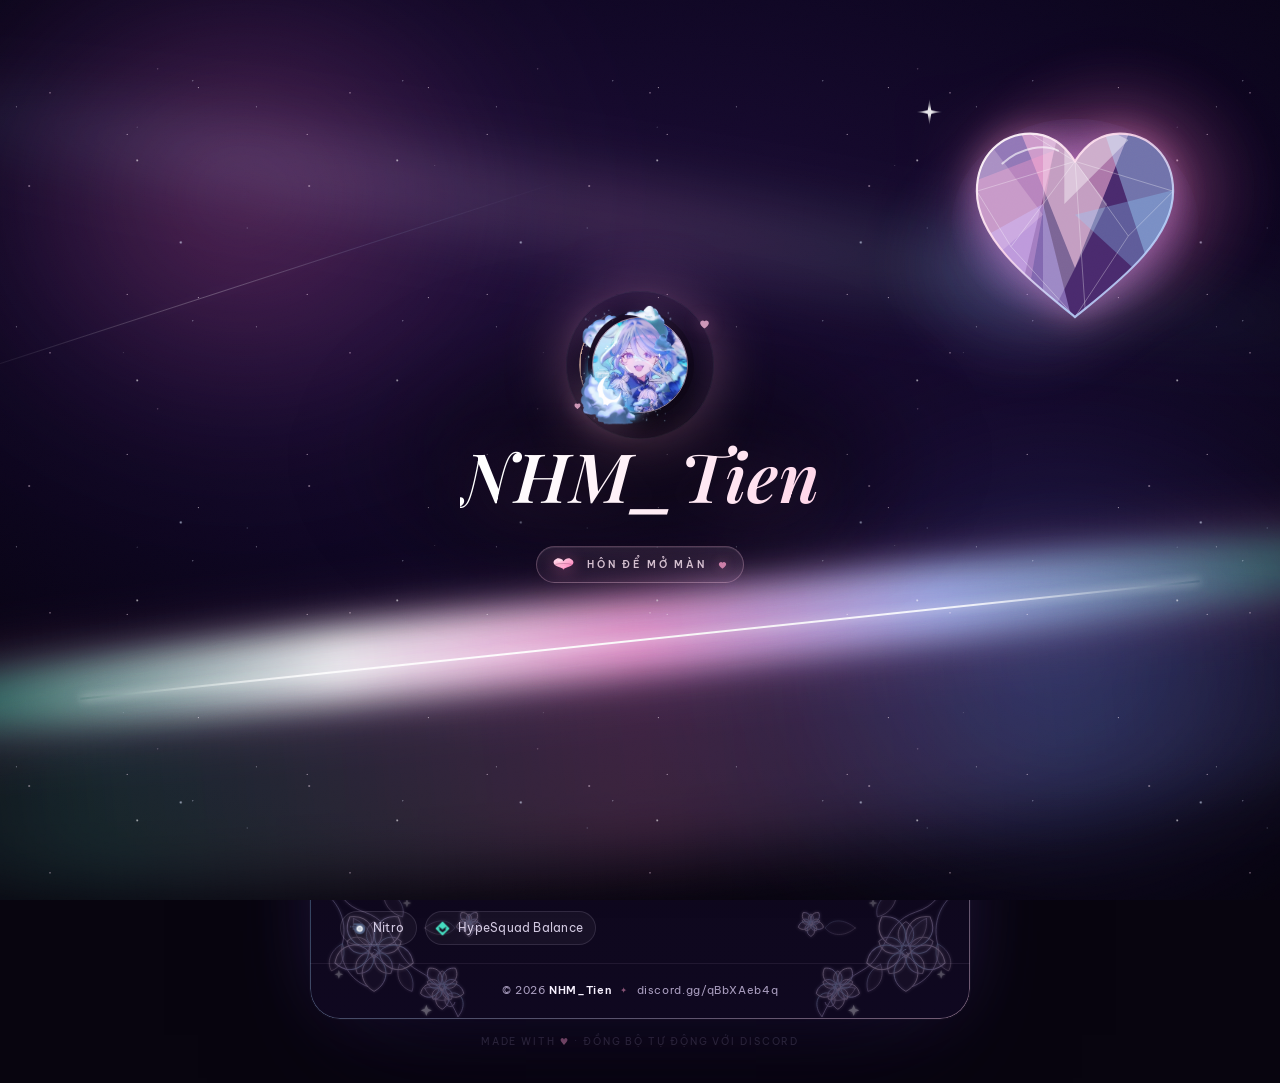
==== index.html @ e59912a3 "Add files via upload" ====
<!doctype html>
<html lang="vi">
<head>
  <meta charset="utf-8">
  <meta name="viewport" content="width=device-width, initial-scale=1">
  <title>NHM_Tien ✦ @steph.py</title>
  <meta name="description" content="Hồ sơ cá nhân của NHM_Tien (steph.py) — Discord, TikTok, âm nhạc.">
  <meta name="theme-color" content="#0b0714">
  <meta name="color-scheme" content="dark">
  <meta property="og:type" content="profile">
  <meta property="og:title" content="NHM_Tien ✦ @steph.py">
  <meta property="og:description" content="Im from Việt Nam ✦ Furina main ✦ Honkai: Star Rail">
  <meta property="og:image" content="https://cdn.discordapp.com/banners/1155329135414087700/fb4350fa2532874ffd6b3ccc72c51ac2.png?size=1024">
  <meta name="twitter:card" content="summary_large_image">
  <link rel="icon" href="assets/img/favicon.svg" type="image/svg+xml">
  <link rel="preconnect" href="https://fonts.googleapis.com">
  <link rel="preconnect" href="https://fonts.gstatic.com" crossorigin>
  <link rel="preconnect" href="https://japi.rest" crossorigin>
  <link rel="preconnect" href="https://api.lanyard.rest" crossorigin>
  <link rel="preconnect" href="https://abacus.jasoncameron.dev" crossorigin>
  <link rel="preconnect" href="https://cdn.discordapp.com" crossorigin>
  <link rel="preconnect" href="https://i.ytimg.com" crossorigin>
  <link href="https://fonts.googleapis.com/css2?family=Be+Vietnam+Pro:wght@300;400;500;600;700&family=Playfair+Display:ital,wght@1,500;1,600&display=swap" rel="stylesheet">
  <link rel="stylesheet" href="assets/css/style.css">
</head>
<body>

  <!-- ornament source -->
  <svg aria-hidden="true" style="position:absolute;width:0;height:0;overflow:hidden">
    <defs>
      <linearGradient id="ornGrad" x1="0" y1="0" x2="1" y2="1">
        <stop offset="0" stop-color="#ffe3f1"/>
        <stop offset=".55" stop-color="#d9c6ff"/>
        <stop offset="1" stop-color="#9fd3ff"/>
      </linearGradient>
      <filter id="ornGlow" x="-60%" y="-60%" width="220%" height="220%">
        <feGaussianBlur stdDeviation="2.2" result="b"/>
        <feMerge><feMergeNode in="b"/><feMergeNode in="SourceGraphic"/></feMerge>
      </filter>
      <g id="rosette">
        <path d="M0-7 C-18-14 -22-40 0-52 C22-40 18-14 0-7 Z"/>
        <path d="M0-7 C-18-14 -22-40 0-52 C22-40 18-14 0-7 Z" transform="rotate(72)"/>
        <path d="M0-7 C-18-14 -22-40 0-52 C22-40 18-14 0-7 Z" transform="rotate(144)"/>
        <path d="M0-7 C-18-14 -22-40 0-52 C22-40 18-14 0-7 Z" transform="rotate(216)"/>
        <path d="M0-7 C-18-14 -22-40 0-52 C22-40 18-14 0-7 Z" transform="rotate(288)"/>
        <g opacity=".85">
          <path d="M0-5 C-12-10 -14-28 0-36 C14-28 12-10 0-5 Z" transform="rotate(36)"/>
          <path d="M0-5 C-12-10 -14-28 0-36 C14-28 12-10 0-5 Z" transform="rotate(108)"/>
          <path d="M0-5 C-12-10 -14-28 0-36 C14-28 12-10 0-5 Z" transform="rotate(180)"/>
          <path d="M0-5 C-12-10 -14-28 0-36 C14-28 12-10 0-5 Z" transform="rotate(252)"/>
          <path d="M0-5 C-12-10 -14-28 0-36 C14-28 12-10 0-5 Z" transform="rotate(324)"/>
        </g>
        <circle r="6.5"/>
        <path d="M0 1c6-1 7-8 1-10-4-1-6 4-2 6" fill="none"/>
      </g>
      <g id="filigree">
        <g filter="url(#ornGlow)" fill="none" stroke="url(#ornGrad)" stroke-linecap="round">
          <g stroke-width="1.1" opacity=".85">
            <path d="M 4 236 C 44 200 24 156 74 140 C 116 126 108 84 142 66 C 168 52 182 30 192 8"/>
            <path d="M 2 176 C 38 164 54 132 46 100 C 41 78 56 54 78 46"/>
            <path d="M 30 240 C 58 214 94 216 114 192 C 132 172 164 178 186 160"/>
            <path d="M 192 8 C 204 22 198 38 186 38 C 177 38 173 30 177 24 C 180 19 187 20 188 26"/>
            <path d="M 2 176 C -4 190 4 202 14 202 C 21 202 24 196 21 191"/>
          </g>
          <g fill="rgba(255,224,242,.06)" stroke-width=".9" opacity=".8">
            <path d="M 46 100 C 30 92 26 76 32 66 C 44 70 52 84 46 100 Z"/>
            <path d="M 60 132 C 58 114 68 100 82 96 C 86 110 76 126 60 132 Z"/>
            <path d="M 98 168 C 96 152 106 138 122 134 C 126 148 116 162 98 168 Z"/>
            <path d="M 118 74 C 112 58 120 44 134 40 C 138 54 132 68 118 74 Z"/>
            <path d="M 150 120 C 164 108 180 110 188 120 C 180 132 164 132 150 120 Z" opacity=".65"/>
            <path d="M 150 44 C 156 30 170 26 180 30 C 176 42 164 48 150 44 Z"/>
            <path d="M 86 206 C 98 196 112 198 118 208 C 110 218 96 216 86 206 Z" opacity=".65"/>
          </g>
          <use href="#rosette" transform="translate(86 92)" stroke-width="1.15" fill="rgba(255,214,236,.045)"/>
          <use href="#rosette" transform="translate(172 46) scale(.55)" stroke-width="2" fill="rgba(255,214,236,.05)"/>
          <use href="#rosette" transform="translate(206 126) scale(.32)" stroke-width="3.2" fill="rgba(255,214,236,.06)"/>
          <g fill="#fff" stroke="none">
            <path d="M150 14 l2 -5 2 5 5 2 -5 2 -2 5 -2 -5 -5 -2 z" opacity=".9"/>
            <path d="M40 60 l1.5 -4 1.5 4 4 1.5 -4 1.5 -1.5 4 -1.5 -4 -4 -1.5 z" opacity=".7"/>
            <path d="M126 150 l1.5 -4 1.5 4 4 1.5 -4 1.5 -1.5 4 -1.5 -4 -4 -1.5 z" opacity=".6"/>
          </g>
        </g>
      </g>
      <linearGradient id="lipGrad" x1="0" y1="0" x2="1" y2="1">
        <stop offset="0" stop-color="#ffe2ef"/>
        <stop offset=".42" stop-color="#ffb4d5"/>
        <stop offset=".74" stop-color="#ff8fc4"/>
        <stop offset="1" stop-color="#cf5f9c"/>
      </linearGradient>
      <symbol id="kissLips" viewBox="0 0 64 40">
        <path d="M32 12.4C28.4 6.9 21.7 4 15.7 6.1 9.7 8.2 6.6 13.7 9.6 18.8 12.3 23.4 19.5 25.8 25.8 27.6 30 28.8 32 32 32 32 32 32 34 28.8 38.2 27.6 44.5 25.8 51.7 23.4 54.4 18.8 57.4 13.7 54.3 8.2 48.3 6.1 42.3 4 35.6 6.9 32 12.4Z" fill="url(#lipGrad)"/>
        <path d="M13.6 19.4C21.6 17 42.4 17 50.4 19.4" fill="none" stroke="rgba(96,26,62,.5)" stroke-width="1.3" stroke-linecap="round"/>
        <ellipse cx="24.6" cy="10.6" rx="6.2" ry="2.5" transform="rotate(-10 24.6 10.6)" fill="rgba(255,255,255,.38)"/>
        <ellipse cx="32.5" cy="25.4" rx="7.4" ry="2" fill="rgba(255,255,255,.16)"/>
      </symbol>
    </defs>
  </svg>

  <div class="bg" aria-hidden="true">
    <div class="bg__banner" id="bgBanner"></div>
    <div class="bg__glow"></div>
    <canvas id="particles"></canvas>
    <div class="bg__noise"></div>
  </div>

  <div class="intro" id="intro" role="dialog" aria-modal="true" aria-label="Màn mở đầu">
    <div class="intro__cosmos" aria-hidden="true">
      <span class="intro__nebula intro__nebula--rose"></span>
      <span class="intro__nebula intro__nebula--blue"></span>
      <span class="intro__stars intro__stars--near"></span>
      <span class="intro__stars intro__stars--far"></span>
      <span class="intro__streak"></span>
    </div>

    <div class="intro__film" id="introFilm" aria-hidden="true">
      <video class="intro__video" id="introOpen" playsinline preload="auto" tabindex="-1" disablepictureinpicture aria-hidden="true"></video>
      <video class="intro__video" id="introLoop" playsinline preload="auto" loop tabindex="-1" disablepictureinpicture aria-hidden="true"></video>
      <video class="intro__video" id="introOutro" playsinline preload="auto" tabindex="-1" disablepictureinpicture aria-hidden="true"></video>
    </div>
    <div class="intro__veil" aria-hidden="true"></div>

    <div class="intro__aurora" aria-hidden="true">
      <span class="intro__ribbon intro__ribbon--1"></span>
      <span class="intro__ribbon intro__ribbon--2"></span>
      <span class="intro__ribbon intro__ribbon--3"></span>
      <span class="intro__ribbon-core"></span>
    </div>

    <div class="intro__aura" aria-hidden="true">
      <span class="intro__aura-glow"></span>
      <svg class="intro__heart" viewBox="0 0 240 210">
        <defs>
          <clipPath id="heartClip">
            <path d="M120 196C86 168 28 126 28 78 28 44 52 24 78 24 96 24 110 34 120 50 130 34 144 24 162 24 188 24 212 44 212 78 212 126 154 168 120 196Z"/>
          </clipPath>
          <linearGradient id="heartRim" x1="0" y1="0" x2="1" y2="1">
            <stop offset="0" stop-color="#ffffff" stop-opacity=".95"/>
            <stop offset=".4" stop-color="#ffd9ec" stop-opacity=".9"/>
            <stop offset=".72" stop-color="#b9d6ff" stop-opacity=".85"/>
            <stop offset="1" stop-color="#e3ccff" stop-opacity=".9"/>
          </linearGradient>
          <radialGradient id="heartGlow" cx="50%" cy="45%" r="52%">
            <stop offset="0" stop-color="#ff9ed3" stop-opacity=".5"/>
            <stop offset=".6" stop-color="#a58bff" stop-opacity=".18"/>
            <stop offset="1" stop-color="#a58bff" stop-opacity="0"/>
          </radialGradient>
        </defs>
        <ellipse cx="120" cy="110" rx="116" ry="100" fill="url(#heartGlow)"/>
        <g clip-path="url(#heartClip)">
          <rect width="240" height="210" fill="#4a2a6e"/>
          <polygon points="-20,0 110,0 60,210" fill="#d9c6ff" opacity=".5"/>
          <polygon points="60,0 180,0 120,150" fill="#ffb9dd" opacity=".55"/>
          <polygon points="140,0 270,0 210,210" fill="#a8d8ff" opacity=".42"/>
          <polygon points="-30,90 100,40 70,210" fill="#ff9ecb" opacity=".35"/>
          <polygon points="90,10 150,90 90,210" fill="#ffffff" opacity=".28"/>
          <polygon points="0,140 90,90 120,210" fill="#c6b3ff" opacity=".45"/>
          <polygon points="120,100 240,70 240,210" fill="#8fcfff" opacity=".3"/>
          <polygon points="30,20 90,100 10,170" fill="#ffe1f0" opacity=".22"/>
          <polygon points="110,0 170,30 110,90" fill="#ffffff" opacity=".4"/>
          <g fill="none" stroke="rgba(255,255,255,.32)" stroke-width=".9">
            <path d="M120 50 78 24M120 50 60 130M120 50 170 120M120 50 28 78M120 50 212 78M120 50 130 196"/>
            <path d="M60 130 120 196M170 120 120 196M60 130 28 78M170 120 212 78"/>
          </g>
        </g>
        <path d="M120 196C86 168 28 126 28 78 28 44 52 24 78 24 96 24 110 34 120 50 130 34 144 24 162 24 188 24 212 44 212 78 212 126 154 168 120 196Z" fill="none" stroke="url(#heartRim)" stroke-width="2"/>
        <path d="M52 52C70 36 92 34 104 40" stroke="rgba(255,255,255,.62)" stroke-width="2" fill="none" stroke-linecap="round"/>
      </svg>
      <span class="intro__flare"></span>
    </div>

    <div class="intro__inner">
      <div class="intro__seal">
        <span class="intro__seal-ring" aria-hidden="true"></span>
        <img class="intro__avatar" id="introAvatar" src="assets/img/avatar.png" alt="Ảnh đại diện Discord" fetchpriority="high" decoding="async">
        <img class="intro__deco" id="introDeco" src="assets/img/decoration.png" alt="" aria-hidden="true" decoding="async">
        <span class="intro__flirt intro__flirt--a" aria-hidden="true">
          <svg viewBox="0 0 24 24"><path d="M12 21s-8-4.7-8-10a4.7 4.7 0 0 1 8-3 4.7 4.7 0 0 1 8 3c0 5.3-8 10-8 10z"/></svg>
        </span>
        <span class="intro__flirt intro__flirt--b" aria-hidden="true">
          <svg viewBox="0 0 24 24"><path d="M12 21s-8-4.7-8-10a4.7 4.7 0 0 1 8-3 4.7 4.7 0 0 1 8 3c0 5.3-8 10-8 10z"/></svg>
        </span>
        <span class="intro__kissmark" aria-hidden="true"><svg viewBox="0 0 64 40"><use href="#kissLips"/></svg></span>
      </div>
      <h1 class="intro__name" id="introName">NHM_Tien</h1>
      <button class="intro__enter" id="enterBtn" type="button">
        <span class="intro__lips" aria-hidden="true"><svg viewBox="0 0 64 40"><use href="#kissLips"/></svg></span>
        <span class="intro__enter-text">hôn để mở màn</span>
        <svg class="intro__hart" viewBox="0 0 24 24" aria-hidden="true"><path d="M12 21s-8-4.7-8-10a4.7 4.7 0 0 1 8-3 4.7 4.7 0 0 1 8 3c0 5.3-8 10-8 10z"/></svg>
      </button>
    </div>

    <div class="intro__ring" aria-hidden="true"></div>
    <div class="intro__hearts" aria-hidden="true"></div>
    <div class="intro__flash" aria-hidden="true"></div>
    <div class="intro__grain" aria-hidden="true"></div>
  </div>

  <main class="stage" inert>
    <article class="card" id="card" aria-label="Hồ sơ của NHM_Tien">
      <div class="card__ornaments" aria-hidden="true">
        <svg class="ornament ornament--tl" viewBox="0 0 240 240"><use href="#filigree"/></svg>
        <svg class="ornament ornament--tr" viewBox="0 0 240 240"><use href="#filigree"/></svg>
        <svg class="ornament ornament--bl" viewBox="0 0 240 240"><use href="#filigree"/></svg>
        <svg class="ornament ornament--br" viewBox="0 0 240 240"><use href="#filigree"/></svg>
      </div>

      <header class="hero">
        <div class="hero__banner">
          <img id="bannerImg" src="assets/img/banner.png" alt="Ảnh bìa Discord" decoding="async">
          <div class="hero__shade"></div>
        </div>
        <div class="hero__body">
          <button class="avatar" id="avatarBtn" type="button" title="Mở hồ sơ Discord" aria-label="Mở hồ sơ Discord">
            <span class="avatar__ring"></span>
            <img class="avatar__img" id="avatarImg" src="assets/img/avatar.png" alt="Avatar Discord" decoding="async">
            <img class="avatar__deco" id="avatarDeco" src="assets/img/decoration.png" alt="" aria-hidden="true" decoding="async">
            <span class="avatar__status" id="statusDot" data-status="unknown" title="Trạng thái Discord"></span>
          </button>
          <div class="identity">
            <div class="identity__row">
              <h1 class="identity__name" id="displayName">NHM_Tien</h1>
              <span class="clan" id="clanChip" title="Clan HSR">
                <img id="clanBadge" src="assets/img/clan.png" alt="">
                <span id="clanTag">HSR</span>
              </span>
            </div>
            <div class="identity__handle">
              <span id="username">@steph.py</span>
              <button class="copy-btn" type="button" data-copy="steph.py" data-copy-user title="Sao chép username" aria-label="Sao chép username">
                <svg viewBox="0 0 24 24" fill="none" stroke="currentColor" stroke-width="1.7" stroke-linecap="round" stroke-linejoin="round"><rect x="9" y="9" width="11" height="11" rx="2.5"/><path d="M15 9V6.5A2.5 2.5 0 0 0 12.5 4h-6A2.5 2.5 0 0 0 4 6.5v6A2.5 2.5 0 0 0 6.5 15H9"/></svg>
              </button>
            </div>
            <div class="identity__meta">
              <span class="meta">He/Him</span>
              <span class="meta-sep" aria-hidden="true">✦</span>
              <span class="meta meta--status" id="statusText" data-status="unknown">Discord</span>
              <span class="badges" id="badgeInline" aria-label="Huy hiệu Discord"></span>
            </div>
          </div>
        </div>
        <p class="hero__bio" id="bio">Im from Việt Nam ✦ Furina main ✦ Honkai: Star Rail</p>
        <div class="stats" role="group" aria-label="Thống kê hồ sơ">
          <span class="stat" title="Lượt xem hồ sơ">
            <svg class="stat__ico" viewBox="0 0 24 24" fill="none" stroke="currentColor" stroke-width="1.7" stroke-linecap="round" stroke-linejoin="round" aria-hidden="true"><path d="M2.2 12S5.8 5.8 12 5.8 21.8 12 21.8 12 18.2 18.2 12 18.2 2.2 12 2.2 12z"/><circle cx="12" cy="12" r="3.1"/></svg>
            <span class="stat__num" id="viewCount">0</span>
            <span class="stat__label">lượt xem</span>
          </span>
          <button class="stat stat--btn" id="starBtn" type="button" title="Thả sao cho hồ sơ" aria-pressed="false">
            <svg class="stat__ico" viewBox="0 0 24 24" fill="none" stroke="currentColor" stroke-width="1.7" stroke-linejoin="round" aria-hidden="true"><path d="M12 3.6l2.6 5.3 5.8.8-4.2 4.1 1 5.8-5.2-2.8-5.2 2.8 1-5.8-4.2-4.1 5.8-.8L12 3.6z"/></svg>
            <span class="stat__num" id="starCount">0</span>
            <span class="stat__label">sao</span>
          </button>
          <button class="stat stat--btn" id="likeBtn" type="button" title="Thả tim cho hồ sơ" aria-pressed="false">
            <svg class="stat__ico" viewBox="0 0 24 24" fill="none" stroke="currentColor" stroke-width="1.7" stroke-linejoin="round" aria-hidden="true"><path d="M12 20.2s-7.5-4.4-7.5-9.3a4.2 4.2 0 0 1 7.5-2.6 4.2 4.2 0 0 1 7.5 2.6c0 4.9-7.5 9.3-7.5 9.3z"/></svg>
            <span class="stat__num" id="likeCount">0</span>
            <span class="stat__label">thích</span>
          </button>
        </div>
      </header>

      <section class="activity" id="activity" hidden aria-label="Hoạt động Discord">
        <img class="activity__art" id="activityArt" src="assets/img/yt.jpg" alt="">
        <div class="activity__meta">
          <small id="activityLabel">Đang nghe Spotify</small>
          <strong id="activitySong">—</strong>
          <span id="activityArtist">—</span>
        </div>
        <span class="activity__eq" aria-hidden="true"><i></i><i></i><i></i></span>
        <div class="activity__bar"><span id="activityProgress"></span></div>
      </section>

      <div class="content">
        <section class="block">
          <h2 class="section-head"><span>Kết nối</span></h2>
          <div class="links">
            <a class="link-row" id="tiktokLink" href="https://www.tiktok.com/@nhmtienn" target="_blank" rel="noopener">
              <span class="link-row__icon link-row__icon--tiktok" aria-hidden="true">
                <svg viewBox="0 0 24 24" fill="currentColor"><path d="M12.53.02C13.84 0 15.14.01 16.44 0c.08 1.53.63 3.09 1.75 4.17 1.12 1.11 2.7 1.62 4.24 1.79v4.03c-1.44-.05-2.89-.35-4.2-.97-.57-.26-1.1-.59-1.62-.93-.01 2.92.01 5.84-.02 8.75-.08 1.4-.54 2.79-1.35 3.94-1.31 1.92-3.58 3.17-5.91 3.21-1.43.08-2.86-.31-4.08-1.03-2.02-1.19-3.44-3.37-3.65-5.71-.02-.5-.03-1-.01-1.49.18-1.9 1.12-3.72 2.58-4.96 1.66-1.44 3.98-2.13 6.15-1.72.02 1.48-.04 2.96-.04 4.44-.99-.32-2.15-.23-3.02.37-.63.41-1.11 1.04-1.36 1.75-.21.51-.15 1.07-.14 1.61.24 1.64 1.82 3.02 3.5 2.87 1.12-.01 2.19-.66 2.77-1.61.19-.33.4-.67.41-1.06.1-1.79.06-3.57.07-5.36.01-4.03-.01-8.05.02-12.07z"/></svg>
              </span>
              <span class="link-row__text"><strong>TikTok</strong><small>@nhmtienn</small></span>
              <span class="link-row__go" aria-hidden="true"><svg viewBox="0 0 24 24" fill="none" stroke="currentColor" stroke-width="1.8" stroke-linecap="round" stroke-linejoin="round"><path d="M9 6l6 6-6 6"/></svg></span>
            </a>

            <a class="link-row" id="serverLink" href="https://discord.gg/qBbXAeb4q" target="_blank" rel="noopener">
              <span class="link-row__icon link-row__icon--discord" aria-hidden="true">
                <svg viewBox="0 0 24 24" fill="currentColor"><path d="M20.317 4.369a19.79 19.79 0 0 0-4.885-1.515.074.074 0 0 0-.079.037c-.21.375-.444.864-.608 1.25a18.27 18.27 0 0 0-5.487 0 12.64 12.64 0 0 0-.617-1.25.077.077 0 0 0-.079-.037A19.736 19.736 0 0 0 3.677 4.37a.07.07 0 0 0-.032.027C.533 9.046-.32 13.58.099 18.057a.082.082 0 0 0 .031.057 19.9 19.9 0 0 0 5.993 3.03.078.078 0 0 0 .084-.028c.462-.63.874-1.295 1.226-1.994a.076.076 0 0 0-.041-.106 13.107 13.107 0 0 1-1.872-.892.077.077 0 0 1-.008-.128c.126-.094.252-.192.372-.291a.074.074 0 0 1 .077-.01c3.928 1.793 8.18 1.793 12.062 0a.074.074 0 0 1 .078.009c.12.099.246.198.373.292a.077.077 0 0 1-.006.127 12.299 12.299 0 0 1-1.873.891.077.077 0 0 0-.041.107c.36.698.772 1.362 1.225 1.993a.076.076 0 0 0 .084.028 19.839 19.839 0 0 0 6.002-3.03.077.077 0 0 0 .032-.054c.5-5.177-.838-9.674-3.549-13.66a.061.061 0 0 0-.031-.03zM8.02 15.33c-1.183 0-2.157-1.085-2.157-2.419 0-1.333.956-2.419 2.157-2.419 1.21 0 2.176 1.096 2.157 2.42 0 1.333-.956 2.418-2.157 2.418zm7.975 0c-1.183 0-2.157-1.085-2.157-2.419 0-1.333.955-2.419 2.157-2.419 1.21 0 2.176 1.096 2.157 2.42 0 1.333-.946 2.418-2.157 2.418z"/></svg>
              </span>
              <span class="link-row__text"><strong>Máy chủ Discord</strong><small id="serverMeta">MinhTien · tham gia ngay</small></span>
              <span class="link-row__go" aria-hidden="true"><svg viewBox="0 0 24 24" fill="none" stroke="currentColor" stroke-width="1.8" stroke-linecap="round" stroke-linejoin="round"><path d="M9 6l6 6-6 6"/></svg></span>
            </a>

            <a class="link-row" id="contactLink" href="https://discord.com/users/1155329135414087700" target="_blank" rel="noopener">
              <span class="link-row__icon link-row__icon--contact" aria-hidden="true">
                <svg viewBox="0 0 24 24" fill="none" stroke="currentColor" stroke-width="1.7" stroke-linecap="round" stroke-linejoin="round"><path d="M22 2 11 13"/><path d="M22 2 15 22l-4-9-9-4 20-7z"/></svg>
              </span>
              <span class="link-row__text"><strong>Contact me</strong><small><span id="copyUser">steph.py</span> · nhắn tin Discord</small></span>
              <span class="link-row__go" aria-hidden="true"><svg viewBox="0 0 24 24" fill="none" stroke="currentColor" stroke-width="1.8" stroke-linecap="round" stroke-linejoin="round"><path d="M9 6l6 6-6 6"/></svg></span>
            </a>
          </div>
        </section>

        <section class="block">
          <h2 class="section-head"><span>Âm nhạc</span></h2>
          <div class="music" id="music">
            <div class="music__disc"><img id="trackArt" src="assets/img/yt.jpg" alt="Bìa bài hát" loading="lazy" decoding="async"></div>
            <div class="music__meta">
              <small>YouTube · <span id="musicState">Sẵn sàng</span></small>
              <strong id="trackTitle">SƠN THUỶ TRÙNG MÂY (VIETZ × WI. Remix)</strong>
              <span id="trackArtist">JENA, ANH RỒNG, THƯƠNG VÕ, MÂY BAE</span>
            </div>
            <button class="music__play" id="playBtn" type="button" aria-label="Phát nhạc">
              <svg class="ico-play" viewBox="0 0 24 24"><path d="M8.5 5.8v12.4L19 12 8.5 5.8z"/></svg>
              <svg class="ico-pause" viewBox="0 0 24 24"><rect x="7" y="5" width="3.6" height="14" rx="1.2"/><rect x="13.4" y="5" width="3.6" height="14" rx="1.2"/></svg>
            </button>
            <div class="music__foot">
              <div class="music__bar" id="musicBar" role="slider" aria-label="Tiến trình bài hát" aria-valuemin="0" aria-valuemax="100" aria-valuenow="0">
                <span id="musicFill"></span>
              </div>
              <div class="music__line">
                <span id="timeNow">0:00</span>
                <div class="music__vol">
                  <svg viewBox="0 0 24 24"><path d="M4 10v4h3l4 3.2V6.8L7 10H4z"/><path d="M15 9.4a4.2 4.2 0 0 1 0 5.2M17.6 6.8a8 8 0 0 1 0 10.4"/></svg>
                  <input id="volume" type="range" min="0" max="100" value="35" aria-label="Âm lượng">
                </div>
                <span id="timeEnd">0:00</span>
              </div>
            </div>
          </div>
        </section>

        <section class="block">
          <h2 class="section-head"><span>Huy hiệu</span></h2>
          <div class="chips" id="badgeList"></div>
        </section>
      </div>

      <footer class="card__footer">
        <span>© <span id="year">2026</span> <strong>NHM_Tien</strong></span>
        <span class="foot-dot" aria-hidden="true">✦</span>
        <a href="https://discord.gg/qBbXAeb4q" target="_blank" rel="noopener">discord.gg/qBbXAeb4q</a>
      </footer>
    </article>

    <p class="stage__foot">made with <span>♥</span> · đồng bộ tự động với Discord</p>
  </main>

  <canvas id="sparkles" aria-hidden="true"></canvas>
  <div class="toast" id="toast" role="status" aria-live="polite"></div>
  <div class="yt" aria-hidden="true"><div id="ytPlayer"></div></div>

  <noscript><p class="noscript">Bật JavaScript để xem hồ sơ và đồng bộ Discord.</p></noscript>

  <script src="assets/js/config.js"></script>
  <script src="assets/js/app.js"></script>
</body>
</html>
---- assets/css/style.css ----
/* ============================================================
   NHM_Tien — profile
   ============================================================ */

:root{
  --ink:#f7f1ff;
  --muted:rgba(228,215,252,.72);
  --faint:rgba(221,207,248,.46);
  --line:rgba(233,216,255,.12);
  --rose:#ffd3e7;
  --rose-deep:#ff9ecb;
  --violet:#b7a6ff;
  --blue:#9fd8ff;
  --card-1:rgba(35,20,60,.93);
  --card-2:rgba(15,8,27,.96);
  --radius:30px;
  --banner:url("../img/banner.png");
  --ease:cubic-bezier(.22,.61,.36,1);
}

*,*::before,*::after{box-sizing:border-box}

html,body{margin:0}
body{
  min-height:100vh;
  background:#08050f;
  color:var(--ink);
  font-family:"Be Vietnam Pro",system-ui,-apple-system,"Segoe UI",Roboto,sans-serif;
  font-size:15px;
  line-height:1.55;
  -webkit-font-smoothing:antialiased;
  text-rendering:optimizeLegibility;
  overflow-x:hidden;
}
body:not(.entered){overflow:hidden}
h1,h2,p{margin:0}
a{color:inherit}
button{font:inherit;color:inherit}
img{max-width:100%}
::selection{background:rgba(255,158,203,.32);color:#fff}

:focus-visible{outline:2px solid var(--rose);outline-offset:3px;border-radius:8px}

/* ---------------- background ---------------- */

.bg{position:fixed;inset:0;z-index:0;overflow:hidden;background:#08050f}
.bg__banner{
  position:absolute;inset:-12%;
  background-image:var(--banner);
  background-size:cover;
  background-position:center 30%;
  filter:blur(72px) saturate(1.4) brightness(.48);
  transform:scale(1.18);
  opacity:.6;
}
.bg__glow{
  position:absolute;inset:0;
  background:
    radial-gradient(900px 620px at 12% -4%, rgba(124,77,255,.34), transparent 62%),
    radial-gradient(760px 520px at 92% 96%, rgba(255,105,180,.17), transparent 62%),
    radial-gradient(620px 420px at 84% 6%, rgba(88,180,255,.13), transparent 70%),
    linear-gradient(180deg, rgba(8,5,15,.25), rgba(8,5,15,.8) 62%, #08050f 100%);
}
.bg__noise{
  position:absolute;inset:0;pointer-events:none;opacity:.055;mix-blend-mode:overlay;
  background-image:url("data:image/svg+xml,%3Csvg xmlns='http://www.w3.org/2000/svg' width='240' height='240'%3E%3Cfilter id='n'%3E%3CfeTurbulence type='fractalNoise' baseFrequency='0.9' numOctaves='2'/%3E%3C/filter%3E%3Crect width='240' height='240' filter='url(%23n)' opacity='0.55'/%3E%3C/svg%3E");
}
#particles{position:absolute;inset:0;width:100%;height:100%;display:block}

#sparkles{position:fixed;inset:0;z-index:70;pointer-events:none;width:100%;height:100%}

/* ---------------- intro: mở màn (Cyrene ult) ---------------- */

.intro{
  position:fixed;inset:0;z-index:90;
  display:grid;place-items:center;
  padding:28px;
  overflow:hidden;
  cursor:pointer;
  isolation:isolate;
  background:#07030f;
  transition:opacity .65s var(--ease), visibility .65s;
}
.intro.is-hidden{opacity:0;visibility:hidden;pointer-events:none}

.intro__film{
  --film-pos:50%;
  position:absolute;inset:0;z-index:1;overflow:hidden;pointer-events:none;
  background:#04010a;opacity:0;transition:opacity .9s ease;
}
.intro.is-film .intro__film{opacity:1}
.intro__video{
  position:absolute;inset:0;width:100%;height:100%;
  object-fit:cover;object-position:var(--film-pos) center;
  transform:scale(1.02);
  opacity:0;transition:opacity .3s ease;
}
.intro__video.is-active{opacity:1}

.intro__veil{
  position:absolute;inset:0;z-index:2;pointer-events:none;
  opacity:0;transition:opacity .8s ease;
  background:
    linear-gradient(180deg, rgba(5,2,13,.78), rgba(5,2,13,.24) 18%, transparent 32%),
    linear-gradient(180deg, transparent 34%, rgba(5,2,13,.48) 64%, rgba(5,2,13,.9) 92%);
}
.intro.is-film .intro__veil{opacity:1}
.intro.is-film.is-playing .intro__veil{opacity:.8}
.intro.is-film .intro__aurora,
.intro.is-film .intro__aura,
.intro.is-film .intro__ring{display:none}
.intro.is-film .intro__inner{align-self:end;padding-bottom:clamp(30px,7vh,74px)}
.intro.is-film .intro__seal{width:78px;height:78px;margin-bottom:20px}
.intro.is-film .intro__name{font-size:clamp(38px,6.4vw,58px)}
.intro.is-film .intro__enter{margin-top:22px}
.intro.is-film .intro__hearts .hart{top:82%}

.intro__cosmos{
  position:absolute;inset:0;z-index:0;overflow:hidden;
  background:radial-gradient(90% 70% at 50% 30%, #1b0c35 0%, #0e0622 52%, #05020d 100%);
  transition:opacity 1s ease;
}
.intro__nebula{
  position:absolute;border-radius:50%;
  filter:blur(64px);opacity:.6;mix-blend-mode:screen;
  will-change:transform;
}
.intro__nebula--rose{
  left:-14%;top:-18%;width:66vw;height:56vw;
  background:radial-gradient(50% 50% at 50% 50%, rgba(255,110,190,.5), rgba(150,60,170,.16) 55%, transparent 75%);
  animation:nebulaDrift 18s ease-in-out infinite alternate;
}
.intro__nebula--blue{
  right:-18%;bottom:-16%;width:70vw;height:60vw;
  background:radial-gradient(50% 50% at 50% 50%, rgba(108,132,255,.42), rgba(64,42,150,.14) 55%, transparent 74%);
  animation:nebulaDrift 22s ease-in-out 2s infinite alternate-reverse;
}
.intro__stars{
  position:absolute;inset:-12%;pointer-events:none;mix-blend-mode:screen;
}
.intro__stars--near{
  opacity:.75;
  background-image:
    radial-gradient(1.5px 1.5px at 12% 22%, rgba(255,255,255,.95), transparent 100%),
    radial-gradient(1px 1px at 34% 14%, rgba(255,224,244,.85), transparent 100%),
    radial-gradient(1.8px 1.8px at 72% 18%, rgba(214,228,255,.9), transparent 100%),
    radial-gradient(1px 1px at 88% 36%, rgba(255,238,248,.8), transparent 100%),
    radial-gradient(1.2px 1.2px at 58% 8%, rgba(255,214,238,.75), transparent 100%),
    radial-gradient(1px 1px at 8% 62%, rgba(226,232,255,.7), transparent 100%),
    radial-gradient(1.5px 1.5px at 94% 68%, rgba(255,226,244,.8), transparent 100%),
    radial-gradient(1px 1px at 46% 84%, rgba(235,235,255,.6), transparent 100%);
  background-size:260px 220px, 180px 160px, 340px 280px, 230px 210px, 300px 260px, 210px 240px, 280px 300px, 240px 220px;
  background-position:0 0, 40px 60px, 90px 20px, 150px 120px, 30px 180px, 120px 40px, 200px 90px, 60px 30px;
  animation:starTwinkle 7s ease-in-out infinite alternate;
}
.intro__stars--far{
  opacity:.4;
  background-image:
    radial-gradient(1px 1px at 18% 12%, rgba(200,220,255,.8), transparent 100%),
    radial-gradient(.8px .8px at 66% 28%, rgba(255,255,255,.7), transparent 100%),
    radial-gradient(1.2px 1.2px at 82% 52%, rgba(255,210,240,.7), transparent 100%),
    radial-gradient(.8px .8px at 28% 72%, rgba(255,255,255,.55), transparent 100%),
    radial-gradient(1px 1px at 56% 56%, rgba(220,230,255,.6), transparent 100%);
  background-size:340px 300px, 420px 360px, 380px 340px, 460px 380px, 520px 420px;
  animation:starsDrift 100s linear infinite;
}
.intro__streak{
  position:absolute;left:-8%;top:20%;width:52%;height:1px;transform-origin:right center;
  background:linear-gradient(90deg, transparent, rgba(255,255,255,.55) 45%, rgba(180,220,255,.25) 70%, transparent);
  rotate:-18deg;
  filter:drop-shadow(0 0 6px rgba(190,220,255,.5));
  opacity:.45;
  animation:streak 9s ease-in-out infinite;
}

.intro__aurora{
  position:absolute;inset:0;z-index:2;pointer-events:none;overflow:hidden;
  mix-blend-mode:screen;
  transition:opacity 1s ease;
}
.intro__ribbon{
  position:absolute;border-radius:50%;
  filter:blur(16px);
  will-change:transform;
  transition:opacity .6s, filter .6s;
}
.intro__ribbon--1{
  left:-24%;top:66%;width:148%;height:78px;rotate:-6deg;
  background:linear-gradient(90deg,transparent 3%,rgba(107,255,218,.35) 15%,rgba(255,255,255,.92) 34%,rgba(255,169,224,.88) 50%,rgba(168,190,255,.82) 66%,rgba(126,255,225,.32) 83%,transparent 97%);
  box-shadow:0 0 50px rgba(255,150,215,.35);
  animation:ribbonDrift 11s ease-in-out infinite alternate;
}
.intro__ribbon--2{
  left:-32%;top:70%;width:164%;height:230px;rotate:-5deg;
  filter:blur(32px);opacity:.55;
  background:linear-gradient(90deg,transparent 8%,rgba(120,255,220,.25) 24%,rgba(255,148,215,.38) 50%,rgba(130,160,255,.3) 70%,transparent 92%);
  animation:ribbonDrift 15s ease-in-out 1s infinite alternate-reverse;
}
.intro__ribbon--3{
  left:-24%;top:19%;width:140%;height:86px;rotate:9deg;
  filter:blur(26px);opacity:.32;
  background:linear-gradient(90deg,transparent 5%,rgba(170,200,255,.38) 30%,rgba(255,180,225,.42) 52%,rgba(130,255,220,.3) 72%,transparent 95%);
  animation:ribbonDrift 19s ease-in-out 2s infinite alternate;
}
.intro__ribbon-core{
  position:absolute;left:6%;top:71%;width:88%;height:1.5px;border-radius:2px;
  rotate:-6deg;
  background:linear-gradient(90deg,transparent, rgba(255,255,255,.85) 20%, #fff 50%, rgba(255,255,255,.85) 80%, transparent);
  box-shadow:0 0 10px rgba(255,255,255,.8), 0 0 30px rgba(255,160,220,.5), 0 0 60px rgba(140,190,255,.35);
  animation:ribbonDrift 11s ease-in-out infinite alternate;
}

.intro__aura{
  position:absolute;z-index:3;top:12%;right:6%;
  width:clamp(150px,20vw,270px);
  pointer-events:none;
  filter:drop-shadow(0 0 30px rgba(255,130,205,.32));
  animation:heartFloat 8s ease-in-out infinite;
  transition:opacity 1s ease, filter .6s ease;
}
.intro__aura-glow{
  position:absolute;inset:-34%;border-radius:50%;
  background:
    radial-gradient(50% 50% at 60% 42%, rgba(255,120,195,.4), transparent 68%),
    radial-gradient(45% 45% at 38% 62%, rgba(120,160,255,.3), transparent 70%);
  filter:blur(26px);opacity:.85;
}
.intro__heart{
  position:relative;display:block;width:100%;height:auto;
  filter:drop-shadow(0 0 16px rgba(255,160,215,.35));
}
.intro__flare{
  position:absolute;left:-12%;top:-4%;width:26px;height:26px;
  background:radial-gradient(circle, #fff 0 16%, rgba(255,255,255,.45) 38%, transparent 70%);
  clip-path:polygon(50% 0,57% 43%,100% 50%,57% 57%,50% 100%,43% 57%,0 50%,43% 43%);
  filter:drop-shadow(0 0 10px rgba(255,255,255,.9));
  opacity:.9;
  animation:flare 4.5s ease-in-out infinite;
}

.intro__inner{
  position:relative;z-index:5;
  display:flex;flex-direction:column;align-items:center;
  text-align:center;max-width:560px;width:100%;
}
.intro__inner::before{
  content:"";position:absolute;z-index:-1;inset:-80px -120px;pointer-events:none;
  background:radial-gradient(50% 48% at 50% 52%, rgba(5,2,12,.72), rgba(5,2,12,.35) 48%, transparent 76%);
  filter:blur(34px);
}
.intro__seal{
  position:relative;width:96px;height:96px;margin-bottom:26px;
  animation:introRise .9s var(--ease) .05s backwards;
}
.intro__seal::after{
  content:"";position:absolute;inset:-26px;border-radius:50%;pointer-events:none;
  border:1px solid rgba(255,220,240,.1);
  box-shadow:0 0 60px rgba(255,170,215,.35), inset 0 0 40px rgba(255,170,215,.14);
  animation:haloPulse 6s ease-in-out infinite;
}
.intro__seal-ring{
  position:absolute;inset:-13px;border-radius:50%;pointer-events:none;opacity:.8;
  background:conic-gradient(from 0deg, transparent 0 62%, rgba(255,214,180,.9) 78%, transparent 92%);
  -webkit-mask:radial-gradient(farthest-side, transparent calc(100% - 1.5px), #000 0);
  mask:radial-gradient(farthest-side, transparent calc(100% - 1.5px), #000 0);
  animation:spin 12s linear infinite;
}
.intro__avatar{
  width:100%;height:100%;border-radius:50%;object-fit:cover;
  border:1px solid rgba(255,226,244,.55);
  box-shadow:0 24px 60px rgba(0,0,0,.65), 0 0 0 6px rgba(10,4,20,.55);
}
.intro__deco{
  position:absolute;inset:-13%;width:126%;height:126%;pointer-events:none;
  filter:drop-shadow(0 0 14px rgba(255,190,230,.25));
}
.intro__name{
  margin:0;
  font-family:"Playfair Display",Georgia,serif;
  font-style:italic;font-weight:600;
  font-size:clamp(44px,9vw,68px);
  line-height:1.05;letter-spacing:.01em;
  padding-bottom:.08em;
  background:linear-gradient(108deg,#fff 6%,#ffe2f0 38%,#ffc2de 58%,#c9d8ff 92%);
  background-size:220% 100%;
  -webkit-background-clip:text;background-clip:text;color:transparent;
  filter:drop-shadow(0 10px 34px rgba(255,158,203,.22));
  animation:introRise 1.1s var(--ease) .22s backwards, nameSheen 9s ease-in-out 1.4s infinite;
}
.intro__enter{
  position:relative;overflow:hidden;
  margin-top:30px;
  display:inline-flex;align-items:center;gap:10px;
  padding:9px 15px 9px 13px;
  border-radius:999px;
  border:1px solid rgba(255,196,225,.26);
  background:linear-gradient(180deg, rgba(255,205,232,.1), rgba(255,160,208,.035));
  box-shadow:0 12px 34px -18px rgba(255,120,185,.5), inset 0 1px 0 rgba(255,255,255,.08);
  color:rgba(255,232,246,.8);
  font-size:10px;font-weight:600;letter-spacing:.28em;text-transform:uppercase;
  cursor:pointer;
  transition:color .35s, transform .45s var(--ease), border-color .35s, background .35s, box-shadow .35s;
  animation:introRise 1s var(--ease) .45s backwards;
}
.intro__enter::after{
  content:"";position:absolute;inset:0;pointer-events:none;
  background:linear-gradient(110deg,transparent 30%,rgba(255,255,255,.16) 48%,transparent 66%);
  transform:translateX(-130%);
  transition:transform .7s var(--ease);
}
.intro__enter:hover,.intro__enter:focus-visible{
  color:#fff;transform:translateY(-2px);
  border-color:rgba(255,190,222,.5);
  background:linear-gradient(180deg, rgba(255,205,232,.16), rgba(255,160,208,.06));
  box-shadow:0 16px 42px -18px rgba(255,120,185,.75), 0 0 22px -6px rgba(255,158,203,.35), inset 0 1px 0 rgba(255,255,255,.12);
}
.intro__enter:hover::after,.intro__enter:focus-visible::after{transform:translateX(130%)}
.intro__lips{
  display:grid;place-items:center;width:27px;height:17px;flex:none;
  filter:drop-shadow(0 2px 8px rgba(255,120,180,.45));
  transition:transform .4s var(--ease);
}
.intro__lips svg{display:block;width:100%;height:100%}
.intro__enter:hover .intro__lips{transform:scale(1.12) rotate(-4deg)}
.intro__enter-text{line-height:1;padding-top:1px}
.intro__hart{
  width:11px;height:11px;flex:none;fill:var(--rose-deep);opacity:.75;
  filter:drop-shadow(0 0 6px rgba(255,140,196,.5));
  animation:hartBeat 2.8s ease-in-out infinite;
}
.intro__flirt{
  position:absolute;z-index:2;pointer-events:none;
  color:rgba(255,190,222,.75);
  filter:drop-shadow(0 0 8px rgba(255,130,190,.5));
}
.intro__flirt svg{display:block;width:100%;height:100%;fill:currentColor}
.intro__flirt--a{width:13px;height:13px;right:-23px;top:0;animation:flirtFloat 5.4s ease-in-out infinite}
.intro__flirt--b{width:9px;height:9px;left:-19px;bottom:3px;animation:flirtFloat 6.6s ease-in-out 1.2s infinite reverse}

.intro__ring{
  position:absolute;left:50%;top:45%;z-index:5;pointer-events:none;
  width:min(430px,82vw);aspect-ratio:1;border-radius:50%;
  border:1px solid rgba(255,190,222,.55);
  box-shadow:0 0 40px rgba(255,120,185,.18), inset 0 0 40px rgba(255,120,185,.12);
  transform:translate(-50%,-50%) scale(.2);opacity:0;
}
.intro__ring::after{
  content:"";position:absolute;inset:-14px;border-radius:inherit;
  border:1px solid rgba(255,214,236,.28);
}
.intro.is-kissing .intro__ring{animation:kissRing 1.4s var(--ease) forwards}
.intro.is-kissing .intro__ring::after{animation:kissRing 1.4s var(--ease) .14s forwards}

.intro__kissmark{
  position:absolute;left:71%;top:60%;z-index:6;pointer-events:none;
  width:92%;
  transform:translate(-50%,-50%) rotate(-12deg) scale(.7);
  opacity:0;
  filter:drop-shadow(0 0 18px rgba(255,120,185,.5));
}
.intro__kissmark svg{display:block;width:100%;height:auto}
.intro.is-kissing .intro__kissmark{animation:kissStamp 2.2s var(--ease) forwards}

.intro__hearts{position:absolute;inset:0;z-index:4;pointer-events:none;overflow:hidden}
.intro__hearts .hart{
  position:absolute;left:50%;top:62%;
  width:12px;height:12px;
  background:hsl(var(--hue,330) 88% 78%);
  opacity:0;
  filter:drop-shadow(0 0 8px rgba(255,150,205,.55));
  animation:hartFly var(--dur,1.2s) var(--ease) var(--delay,0s) forwards;
}
.intro__hearts .hart::before,
.intro__hearts .hart::after{
  content:"";position:absolute;width:100%;height:100%;border-radius:50%;
  background:inherit;
}
.intro__hearts .hart::before{top:-50%;left:0}
.intro__hearts .hart::after{top:0;left:50%}

.intro__flash{
  position:absolute;inset:0;z-index:6;pointer-events:none;opacity:0;
  background:radial-gradient(60% 60% at 50% 45%, rgba(255,244,250,.85), rgba(255,214,238,.35) 40%, transparent 72%);
}
.intro__grain{
  position:absolute;inset:0;z-index:7;pointer-events:none;opacity:.06;mix-blend-mode:overlay;
  background-image:url("data:image/svg+xml,%3Csvg xmlns='http://www.w3.org/2000/svg' width='240' height='240'%3E%3Cfilter id='n'%3E%3CfeTurbulence type='fractalNoise' baseFrequency='0.9' numOctaves='2'/%3E%3C/filter%3E%3Crect width='240' height='240' filter='url(%23n)' opacity='0.55'/%3E%3C/svg%3E");
}

.intro.is-kissing .intro__heart{animation:heartKiss 1.25s var(--ease) forwards}
.intro.is-kissing .intro__flash{animation:introFlash 1.2s ease-out forwards}
.intro.is-kissing .intro__aura{filter:drop-shadow(0 0 60px rgba(255,130,205,.65))}
.intro.is-kissing .intro__ribbon{opacity:1;filter:blur(12px) brightness(1.35)}
.intro.is-kissing .intro__ribbon--2{opacity:.75;filter:blur(26px) brightness(1.3)}
.intro.is-kissing .intro__ribbon--3{opacity:.5;filter:blur(22px) brightness(1.2)}
.intro.is-kissing .intro__ribbon-core{box-shadow:0 0 16px rgba(255,255,255,.95), 0 0 44px rgba(255,160,220,.6), 0 0 90px rgba(140,190,255,.45)}

.intro.is-opening{cursor:default}
.intro.is-opening .intro__inner{
  opacity:0;transform:translateY(-18px) scale(1.06);filter:blur(10px);
  transition:opacity .6s ease, transform .9s var(--ease), filter .9s ease;
}
.intro.is-opening .intro__cosmos{opacity:.4}
.intro.is-opening .intro__aurora{opacity:.35}
.intro.is-opening .intro__aura{opacity:.25}
.intro.is-outro .intro__enter{pointer-events:none;opacity:.72}

@media (max-width:640px){
  .intro{padding:20px}
  .intro__aura{top:6%;right:2%;width:116px}
  .intro__flare{width:18px;height:18px}
  .intro__nebula{filter:blur(42px)}
  .intro__ribbon--1{height:56px;filter:blur(13px)}
  .intro__ribbon--2{height:170px;filter:blur(26px)}
  .intro__ribbon--3{height:64px;filter:blur(20px)}
  .intro__ribbon-core{top:71%}
  .intro__seal{width:82px;height:82px;margin-bottom:22px}
  .intro__name{font-size:clamp(40px,12vw,54px)}
  .intro__enter{margin-top:24px;gap:9px;padding:8px 13px 8px 11px;font-size:9px;letter-spacing:.24em}
  .intro__lips{width:24px;height:15px}
  .intro__film{--film-pos:32%}
  .intro.is-film .intro__inner{padding-bottom:clamp(22px,5vh,42px)}
  .intro.is-film .intro__seal{width:64px;height:64px;margin-bottom:14px}
  .intro.is-film .intro__name{font-size:clamp(32px,10vw,44px)}
  .intro.is-film .intro__enter{margin-top:18px}
}
@media (max-width:390px){
  .intro__seal{width:72px;height:72px}
  .intro__name{font-size:clamp(36px,12vw,46px)}
  .intro__enter{font-size:8.5px;letter-spacing:.2em}
  .intro__aura{width:104px;top:6%}
}

@media (prefers-reduced-motion: reduce){
  .intro__nebula,.intro__stars,.intro__streak,.intro__ribbon,.intro__ribbon-core,
  .intro__aura,.intro__flare,.intro__hart,.intro__flirt,
  .intro__seal,.intro__seal::after,.intro__seal-ring,.intro__name,.intro__enter{
    animation:none!important;
  }
}

/* ---------------- stage & card ---------------- */

.stage{
  position:relative;z-index:2;
  min-height:100vh;
  display:flex;flex-direction:column;align-items:center;justify-content:center;
  padding:52px 22px 34px;gap:16px;
}
.card{
  position:relative;
  width:min(660px,100%);
  border-radius:var(--radius);
  overflow:hidden;
  background:linear-gradient(178deg,var(--card-1) 0%,var(--card-2) 60%,#0f0820 100%);
  backdrop-filter:blur(22px) saturate(1.15);
  -webkit-backdrop-filter:blur(22px) saturate(1.15);
  box-shadow:
    0 50px 120px -34px rgba(8,3,22,.95),
    0 0 90px -28px rgba(146,109,255,.42),
    0 0 0 1px rgba(255,255,255,.035);
}
body.entered .card{animation:cardIn 1.35s var(--ease) .3s backwards}
.card::before{
  content:"";position:absolute;inset:0;z-index:6;border-radius:inherit;padding:1px;
  background:linear-gradient(150deg, rgba(255,209,232,.55), rgba(180,160,255,.14) 32%, rgba(143,211,255,.3) 64%, rgba(255,209,232,.42));
  -webkit-mask:linear-gradient(#000 0 0) content-box, linear-gradient(#000 0 0);
  -webkit-mask-composite:xor;
  mask:linear-gradient(#000 0 0) content-box, linear-gradient(#000 0 0);
  mask-composite:exclude;
  pointer-events:none;
}

.card__ornaments{position:absolute;inset:0;pointer-events:none}
.ornament{position:absolute;width:190px;height:190px;opacity:.48}
.ornament--tl{top:-4px;left:-4px;z-index:3}
.ornament--tr{top:-4px;right:-4px;z-index:3;transform:scaleX(-1)}
.ornament--bl{bottom:-4px;left:-4px;z-index:1;transform:scaleY(-1);opacity:.34}
.ornament--br{bottom:-4px;right:-4px;z-index:1;transform:scale(-1);opacity:.34}

/* ---------------- hero ---------------- */

.hero{position:relative;z-index:2}
.hero__banner{
  position:relative;height:212px;overflow:hidden;
  background:linear-gradient(135deg,#2a1650,#170b2c);
}
.hero__banner img{
  display:block;width:100%;height:100%;object-fit:cover;object-position:center 34%;
  transform:scale(1.03);
  animation:bannerDrift 30s ease-in-out infinite alternate;
}
.card:hover .hero__banner img{animation-play-state:paused}
.hero__shade{
  position:absolute;inset:0;
  background:
    linear-gradient(180deg, rgba(9,4,18,.24) 0%, rgba(9,4,18,0) 26%, rgba(19,10,34,.34) 58%, rgba(23,12,40,.86) 86%, #1c1033 100%),
    radial-gradient(130% 95% at 12% 0%, rgba(124,72,255,.28), transparent 58%);
}
.hero__body{
  position:relative;z-index:3;
  display:flex;align-items:center;gap:20px;
  padding:0 30px;margin-top:-54px;
}
.avatar{
  position:relative;flex:none;
  width:116px;height:116px;
  padding:0;border:0;background:none;
  border-radius:50%;cursor:pointer;
}
.avatar__ring{
  position:absolute;inset:-5px;border-radius:50%;
  background:conic-gradient(from 210deg,#ffe0f0,#b8a5ff 35%,#8fd3ff 65%,#ffe0f0);
  -webkit-mask:radial-gradient(farthest-side, transparent calc(100% - 2.5px), #000 calc(100% - 1.5px));
  mask:radial-gradient(farthest-side, transparent calc(100% - 2.5px), #000 calc(100% - 1.5px));
  filter:drop-shadow(0 0 10px rgba(200,170,255,.5));
  pointer-events:none;
}
.avatar__img{
  width:100%;height:100%;border-radius:50%;object-fit:cover;display:block;
  background:#2a1746;
  border:3px solid rgba(27,14,46,.96);
  box-shadow:0 20px 44px -10px rgba(0,0,0,.7);
  transition:transform .5s var(--ease);
}
.avatar:hover .avatar__img{transform:scale(1.03)}
.avatar__deco{position:absolute;inset:-13%;width:126%;height:126%;pointer-events:none}
.avatar__status{
  --s:#a78bfa;
  position:absolute;right:2px;bottom:7px;
  width:24px;height:24px;border-radius:50%;
  background:var(--s);
  border:4px solid #1b0e30;
  box-shadow:0 0 14px var(--s);
  transition:background .4s, box-shadow .4s;
  z-index:2;
}
.avatar__status[data-status="online"]{--s:#57f287}
.avatar__status[data-status="idle"]{--s:#faa61a}
.avatar__status[data-status="dnd"]{--s:#f23f43}
.avatar__status[data-status="offline"]{--s:#8b8fa8}
.avatar__status[data-status="unknown"]{--s:#a78bfa}

.identity{flex:1;min-width:0;padding-bottom:2px}
.identity__row{display:flex;align-items:center;gap:10px;min-width:0}
.identity__name{
  font-size:30px;font-weight:600;line-height:1.16;letter-spacing:.005em;
  white-space:nowrap;overflow:hidden;text-overflow:ellipsis;
  background:linear-gradient(115deg,#ffffff,#ffe8f3 52%,#cfdcff);
  -webkit-background-clip:text;background-clip:text;color:transparent;
  filter:drop-shadow(0 4px 18px rgba(0,0,0,.35));
}
.clan{
  flex:none;display:inline-flex;align-items:center;gap:5px;
  padding:3px 8px 3px 4px;border-radius:999px;
  background:rgba(255,255,255,.06);
  border:1px solid rgba(233,216,255,.16);
  font-size:10px;font-weight:600;letter-spacing:.08em;color:var(--muted);
}
.clan img{width:17px;height:17px;border-radius:50%;display:block}
.clan[hidden]{display:none}
.identity__handle{
  display:flex;align-items:center;gap:6px;
  margin-top:4px;font-size:13px;color:var(--faint);letter-spacing:.02em;
}
.copy-btn{
  display:inline-grid;place-items:center;
  width:24px;height:24px;padding:0;
  border:1px solid transparent;border-radius:7px;
  background:transparent;color:rgba(221,207,248,.42);
  cursor:pointer;transition:.25s;
}
.copy-btn svg{width:13px;height:13px}
.copy-btn:hover{color:var(--rose);background:rgba(255,255,255,.06);border-color:var(--line)}
.identity__meta{
  display:flex;align-items:center;flex-wrap:wrap;gap:7px;
  margin-top:7px;font-size:11.5px;color:var(--muted);letter-spacing:.03em;
}
.meta--status{color:var(--faint);transition:color .3s}
.meta--status[data-status="online"]{color:#7be69f}
.meta--status[data-status="idle"]{color:#f3b356}
.meta--status[data-status="dnd"]{color:#f27578}
.meta-sep{font-size:8px;color:rgba(255,158,203,.5)}
.badges{display:inline-flex;align-items:center;gap:4px;margin-left:2px}
.badge-inline{
  display:block;width:19px;height:19px;object-fit:contain;
  filter:drop-shadow(0 2px 5px rgba(0,0,0,.5));
}

.hero__bio{
  position:relative;z-index:3;
  margin-top:14px;padding:0 31px;
  font-size:13.5px;line-height:1.6;letter-spacing:.01em;
  color:rgba(228,215,252,.66);
}

/* ---------------- profile stats ---------------- */

.stats{
  position:relative;z-index:3;
  display:grid;grid-template-columns:repeat(3,1fr);
  margin:16px 30px 0;
  border-top:1px solid rgba(233,216,255,.1);
  border-bottom:1px solid rgba(233,216,255,.1);
  background:linear-gradient(180deg,rgba(255,158,203,.045),rgba(255,158,203,0));
}
.stat{
  position:relative;
  display:inline-flex;align-items:center;justify-content:center;gap:7px;
  padding:10px 6px;
  border:0;background:none;
  font:inherit;color:var(--faint);
  -webkit-tap-highlight-color:transparent;
  transition:color .3s;
}
.stat + .stat::before{
  content:"";position:absolute;left:0;top:50%;
  width:1px;height:18px;transform:translateY(-50%);
  background:linear-gradient(180deg,transparent,rgba(233,216,255,.16),transparent);
}
.stat__ico{
  width:14px;height:14px;flex:none;
  color:rgba(255,158,203,.7);
  transition:color .3s, transform .3s var(--ease);
}
#likeBtn .stat__ico{fill:transparent}
#likeBtn[aria-pressed="true"] .stat__ico{fill:currentColor}
.stat__num{
  font-size:12px;font-weight:600;letter-spacing:.02em;
  color:rgba(248,240,255,.88);font-variant-numeric:tabular-nums;
}
.stat__label{font-size:10px;letter-spacing:.06em;color:var(--faint)}
.stat--btn{cursor:pointer;border-radius:12px}
.stat--btn:hover{color:var(--rose)}
.stat--btn:hover .stat__ico{color:var(--rose);transform:scale(1.08)}
#starBtn[aria-pressed="true"]{color:#ffe3ab}
#starBtn[aria-pressed="true"] .stat__ico{color:#ffd76e;fill:currentColor}
#starBtn[aria-pressed="true"] .stat__num{color:#ffe3ab}
#likeBtn[aria-pressed="true"]{color:#ffc2de}
#likeBtn[aria-pressed="true"] .stat__ico{color:var(--rose-deep)}
#likeBtn[aria-pressed="true"] .stat__num{color:#ffc2de}
.stat--btn.is-bump .stat__ico{animation:statBump .55s var(--ease)}
.stat--btn:disabled{opacity:.55;cursor:progress}
@keyframes statBump{
  35%{transform:scale(1.35)}
  100%{transform:scale(1)}
}

/* ---------------- activity (spotify) ---------------- */

.activity{
  position:relative;z-index:2;
  display:grid;grid-template-columns:46px minmax(0,1fr) auto;align-items:center;
  gap:12px;
  margin:18px 30px 0;padding:10px 14px 12px;
  border-radius:16px;
  background:rgba(255,255,255,.04);
  border:1px solid rgba(233,216,255,.1);
  overflow:hidden;
}
.activity[hidden]{display:none}
.activity__art{width:46px;height:46px;border-radius:10px;object-fit:cover;display:block}
.activity__meta{min-width:0;display:flex;flex-direction:column;gap:1px}
.activity__meta small{
  font-size:8.5px;letter-spacing:.2em;text-transform:uppercase;color:#7ce38b;
}
.activity__meta strong{
  font-size:12.5px;font-weight:600;color:#fdf9ff;
  white-space:nowrap;overflow:hidden;text-overflow:ellipsis;
}
.activity__meta span{
  font-size:11px;color:var(--faint);
  white-space:nowrap;overflow:hidden;text-overflow:ellipsis;
}
.activity__eq{display:flex;align-items:flex-end;gap:2px;height:16px}
.activity__eq i{
  display:block;width:2.5px;height:60%;border-radius:2px;background:#7ce38b;
  transform-origin:bottom;animation:eq 1s ease-in-out infinite;
}
.activity__eq i:nth-child(2){height:100%;animation-delay:.18s}
.activity__eq i:nth-child(3){height:45%;animation-delay:.36s}
.activity__bar{
  grid-column:1/-1;height:2px;margin-top:3px;border-radius:2px;
  background:rgba(255,255,255,.1);overflow:hidden;
}
#activityProgress{display:block;height:100%;width:0;background:#7ce38b;transition:width .9s linear}

/* ---------------- content ---------------- */

.content{
  position:relative;z-index:2;
  display:grid;gap:22px;
  padding:24px 30px 8px;
}
.section-head{
  display:flex;align-items:center;gap:10px;
  margin:0 0 12px;
  font-size:10px;font-weight:600;letter-spacing:.28em;text-transform:uppercase;
  color:var(--faint);
}
.section-head::before{content:"✦";font-size:9px;color:rgba(255,158,203,.65);letter-spacing:0}
.section-head::after{
  content:"";flex:1;height:1px;
  background:linear-gradient(90deg,var(--line),transparent);
}

.links{display:grid;gap:9px}
.link-row{
  position:relative;overflow:hidden;
  display:grid;grid-template-columns:42px minmax(0,1fr) 18px;align-items:center;gap:14px;
  width:100%;padding:11px 15px 11px 11px;
  border-radius:16px;
  background:rgba(255,255,255,.035);
  border:1px solid rgba(255,255,255,.065);
  color:inherit;text-decoration:none;text-align:left;
  cursor:pointer;
  transition:background .3s, border-color .3s, transform .3s var(--ease), box-shadow .3s;
}
.link-row::after{
  content:"";position:absolute;inset:0;pointer-events:none;
  background:linear-gradient(110deg,transparent 20%,rgba(255,255,255,.065) 50%,transparent 80%);
  transform:translateX(-120%);
  transition:transform .8s var(--ease);
}
.link-row:hover{
  background:rgba(255,255,255,.06);
  border-color:rgba(255,183,213,.28);
  transform:translateY(-2px);
  box-shadow:0 16px 36px -14px rgba(0,0,0,.6);
}
.link-row:hover::after{transform:translateX(120%)}
.link-row:active{transform:translateY(0) scale(.995)}
.link-row__icon{
  width:42px;height:42px;border-radius:13px;
  display:grid;place-items:center;color:#fff;
  box-shadow:inset 0 1px 0 rgba(255,255,255,.22), 0 12px 26px -14px rgba(0,0,0,.85);
}
.link-row__icon svg{width:20px;height:20px}
.link-row__icon--tiktok{
  background:linear-gradient(135deg,#241736,#0b0713);
  border:1px solid rgba(255,255,255,.08);
  box-shadow:inset 0 1px 0 rgba(255,255,255,.12), 0 0 22px -8px rgba(255,158,203,.35), 0 0 22px -8px rgba(139,211,255,.35);
}
.link-row__icon--discord{background:linear-gradient(135deg,#7f8cff,#4752d6)}
.link-row__icon--contact{background:linear-gradient(135deg,#ff9ecb,#b43d7f)}
.link-row__text{display:flex;flex-direction:column;gap:2px;min-width:0}
.link-row__text strong{
  font-size:13.5px;font-weight:600;letter-spacing:.01em;color:#fdf9ff;
  white-space:nowrap;overflow:hidden;text-overflow:ellipsis;
}
.link-row__text small{
  font-size:11.5px;color:var(--faint);letter-spacing:.02em;
  white-space:nowrap;overflow:hidden;text-overflow:ellipsis;
}
.link-row__go{display:grid;place-items:center;color:rgba(255,255,255,.28);transition:color .3s, transform .3s var(--ease)}
.link-row__go svg{width:15px;height:15px}
.link-row:hover .link-row__go{color:var(--rose);transform:translateX(3px)}
.link-row--btn{font:inherit}

/* ---------------- music ---------------- */

.music{
  position:relative;
  display:grid;grid-template-columns:58px minmax(0,1fr) 46px;
  gap:10px 14px;
  padding:14px 15px 13px;
  border-radius:20px;
  background:linear-gradient(140deg, rgba(167,139,250,.17), rgba(255,158,203,.07) 55%, rgba(255,255,255,.03));
  border:1px solid rgba(233,216,255,.14);
  box-shadow:inset 0 1px 0 rgba(255,255,255,.07), 0 22px 50px -26px rgba(0,0,0,.8);
  overflow:hidden;
}
.music::before{
  content:"";position:absolute;right:-70px;top:-100px;
  width:190px;height:190px;border-radius:50%;
  background:radial-gradient(circle, rgba(255,158,203,.22), transparent 65%);
  pointer-events:none;
}
.music__disc{
  position:relative;width:58px;height:58px;border-radius:50%;overflow:hidden;
  box-shadow:0 12px 28px rgba(0,0,0,.55), 0 0 0 1px rgba(255,255,255,.16);
}
.music__disc img{display:block;width:100%;height:100%;object-fit:cover}
.music__disc::before{
  content:"";position:absolute;inset:0;border-radius:50%;pointer-events:none;
  background:repeating-radial-gradient(circle at 50% 50%, rgba(6,3,12,.4) 0 1px, transparent 1px 3px);
  opacity:.5;
}
.music__disc::after{
  content:"";position:absolute;left:50%;top:50%;
  width:14px;height:14px;transform:translate(-50%,-50%);
  border-radius:50%;background:#120a22;
  box-shadow:0 0 0 3px rgba(255,255,255,.16);
}
.music.is-playing .music__disc img{animation:spinDisc 10s linear infinite}
.music__meta{min-width:0;display:flex;flex-direction:column;justify-content:center;gap:2px}
.music__meta small{
  font-size:8.5px;letter-spacing:.2em;text-transform:uppercase;color:var(--faint);
}
.music__meta strong{
  font-size:13px;font-weight:600;color:#fdf9ff;
  white-space:nowrap;overflow:hidden;text-overflow:ellipsis;
}
.music__meta span{
  font-size:11px;color:var(--muted);
  white-space:nowrap;overflow:hidden;text-overflow:ellipsis;
}
.music__play{
  align-self:center;
  width:46px;height:46px;border:none;border-radius:50%;
  display:grid;place-items:center;
  color:#1a0b2a;
  background:linear-gradient(140deg,#ffe4f1,#ffb1d6 45%,#b7a6ff);
  box-shadow:0 12px 26px -8px rgba(255,158,203,.55);
  cursor:pointer;
  transition:transform .3s var(--ease), box-shadow .3s;
}
.music__play:hover{transform:scale(1.07);box-shadow:0 16px 30px -8px rgba(255,158,203,.7)}
.music__play svg{width:17px;height:17px;fill:currentColor}
.ico-pause{display:none}
.music.is-playing .ico-play{display:none}
.music.is-playing .ico-pause{display:block}
.music__foot{grid-column:1/-1;display:flex;flex-direction:column;gap:8px;margin-top:3px}
.music__bar{
  position:relative;height:3px;border-radius:2px;cursor:pointer;
  background:rgba(255,255,255,.12);
}
.music__bar::before{content:"";position:absolute;inset:-9px 0}
#musicFill{
  position:absolute;left:0;top:0;bottom:0;width:0%;border-radius:inherit;
  background:linear-gradient(90deg,#ffb1d6,#b7a6ff,#8fd3ff);
  box-shadow:0 0 12px rgba(255,158,203,.55);
  transition:width .2s linear;
}
.music__line{
  display:flex;align-items:center;gap:10px;
  font-size:10px;letter-spacing:.06em;color:var(--faint);
  font-variant-numeric:tabular-nums;
}
.music__vol{display:flex;align-items:center;gap:7px;margin-left:auto}
.music__vol svg{width:14px;height:14px;fill:none;stroke:currentColor;stroke-width:1.6;stroke-linecap:round}
.music__vol input{
  width:64px;height:3px;accent-color:#ffb1d6;cursor:pointer;
}
#timeNow{margin-right:auto}
#timeEnd{margin-left:auto}

/* ---------------- badges ---------------- */

.chips{display:flex;flex-wrap:wrap;gap:8px}
.chip{
  display:inline-flex;align-items:center;gap:7px;
  padding:7px 12px 7px 8px;border-radius:999px;
  background:rgba(255,255,255,.04);
  border:1px solid rgba(233,216,255,.12);
  font-size:11.5px;color:rgba(240,230,255,.86);letter-spacing:.02em;
  transition:border-color .25s, background .25s;
}
.chip:hover{border-color:rgba(255,183,213,.3);background:rgba(255,255,255,.06)}
.chip img{width:17px;height:17px;border-radius:50%;display:block}
.chip__badge{
  width:21px;height:21px;object-fit:contain;display:block;
  filter:drop-shadow(0 2px 5px rgba(0,0,0,.45));
}
.chip--plain{padding-left:12px;color:var(--faint)}

/* ---------------- footer ---------------- */

.card__footer{
  position:relative;z-index:2;
  display:flex;align-items:center;justify-content:center;flex-wrap:wrap;gap:9px;
  margin-top:10px;padding:18px 26px 20px;
  border-top:1px solid rgba(233,216,255,.08);
  font-size:10.5px;letter-spacing:.06em;color:var(--muted);
}
.card__footer strong{font-weight:600;color:var(--ink)}
.card__footer a{color:var(--muted);text-decoration:none;transition:color .25s}
.card__footer a:hover{color:var(--rose)}
.foot-dot{font-size:8px;color:rgba(255,158,203,.5)}

.stage__foot{
  margin:0;font-size:9.5px;letter-spacing:.2em;text-transform:uppercase;
  color:rgba(220,206,248,.28);text-align:center;
}
.stage__foot span{color:rgba(255,158,203,.75)}

/* ---------------- toast & misc ---------------- */

.toast{
  position:fixed;left:50%;bottom:26px;z-index:100;
  transform:translate(-50%,20px);opacity:0;
  padding:11px 19px;border-radius:999px;
  background:rgba(30,16,52,.94);
  border:1px solid rgba(233,216,255,.16);
  box-shadow:0 18px 44px rgba(0,0,0,.55);
  backdrop-filter:blur(14px);
  font-size:12px;letter-spacing:.02em;color:var(--ink);
  pointer-events:none;
  transition:opacity .35s var(--ease), transform .35s var(--ease);
}
.toast.show{opacity:1;transform:translate(-50%,0)}

.yt{position:fixed;left:-9999px;top:-9999px;width:1px;height:1px;overflow:hidden;pointer-events:none}

.noscript{
  position:fixed;inset:auto 0 0;z-index:110;margin:0;padding:14px;
  background:#1b0e30;color:#fff;text-align:center;font-size:13px;
}

/* ---------------- animations ---------------- */

@keyframes spin{to{transform:rotate(360deg)}}
@keyframes spinDisc{to{transform:rotate(360deg)}}
@keyframes haloPulse{
  0%,100%{transform:scale(1);opacity:.72}
  50%{transform:scale(1.055);opacity:1}
}
@keyframes introRise{
  from{opacity:0;transform:translateY(16px);filter:blur(7px)}
  to{opacity:1;transform:none;filter:blur(0)}
}
@keyframes nameSheen{
  0%,100%{background-position:0% 50%}
  50%{background-position:100% 50%}
}
@keyframes introFlash{
  0%{opacity:0}
  28%{opacity:.7}
  100%{opacity:0}
}
@keyframes nebulaDrift{
  from{transform:translate3d(-3%,-2%,0) scale(1)}
  to{transform:translate3d(4%,3%,0) scale(1.14)}
}
@keyframes starTwinkle{
  0%{opacity:.4}
  45%{opacity:.9}
  100%{opacity:.55}
}
@keyframes starsDrift{
  from{background-position:0 0, 0 0, 0 0, 0 0, 0 0}
  to{background-position:-340px 300px, -420px 360px, -300px 340px, -380px 380px, -460px 420px}
}
@keyframes streak{
  0%,100%{opacity:0;translate:-10% 0}
  8%{opacity:.5}
  24%{opacity:0;translate:16% 0}
}
@keyframes ribbonDrift{
  from{transform:translate3d(-2.5%,0,0) scaleY(.94)}
  to{transform:translate3d(2.5%,-7%,0) scaleY(1.1)}
}
@keyframes heartFloat{
  0%,100%{transform:translateY(0) rotate(0)}
  50%{transform:translateY(-13px) rotate(1.6deg)}
}
@keyframes flare{
  0%,100%{opacity:.4;transform:scale(.78) rotate(0)}
  50%{opacity:1;transform:scale(1.16) rotate(14deg)}
}
@keyframes heartKiss{
  0%{transform:scale(1)}
  18%{transform:scale(.93)}
  38%{transform:scale(1.09)}
  56%{transform:scale(1.02)}
  100%{transform:scale(1.14)}
}
@keyframes kissRing{
  0%{opacity:.9;transform:translate(-50%,-50%) scale(.18)}
  65%{opacity:.3}
  100%{opacity:0;transform:translate(-50%,-50%) scale(1.22)}
}
@keyframes kissStamp{
  0%{opacity:0;transform:translate(-50%,-50%) rotate(-14deg) scale(.5)}
  14%{opacity:1;transform:translate(-50%,-50%) rotate(-10deg) scale(1.08)}
  24%{transform:translate(-50%,-50%) rotate(-11deg) scale(.99)}
  70%{opacity:1;transform:translate(-50%,-50%) rotate(-10deg) scale(1.02)}
  100%{opacity:0;transform:translate(-50%,-50%) rotate(-13deg) scale(1.08)}
}
@keyframes hartBeat{
  0%,100%{transform:scale(1)}
  16%{transform:scale(1.18)}
  32%{transform:scale(.96)}
  48%{transform:scale(1.1)}
}
@keyframes flirtFloat{
  0%,100%{transform:translate3d(0,0,0);opacity:.5}
  50%{transform:translate3d(0,-7px,0);opacity:.95}
}
@keyframes hartFly{
  0%{opacity:0;transform:translate(-50%,-50%) translate(0,0) rotate(0) scale(.4)}
  12%{opacity:1}
  62%{opacity:.9}
  100%{opacity:0;transform:translate(-50%,-50%) translate(var(--dx,0),var(--dy,-180px)) rotate(var(--rot,20deg)) scale(var(--sc,1))}
}
@keyframes cardIn{
  from{opacity:0;transform:translateY(34px) scale(.975);filter:blur(9px)}
  to{opacity:1;transform:none;filter:blur(0)}
}
@keyframes bannerDrift{
  from{transform:scale(1.04) translateY(0)}
  to{transform:scale(1.12) translateY(-7px)}
}
@keyframes eq{
  0%,100%{transform:scaleY(.45)}
  50%{transform:scaleY(1)}
}

/* ---------------- responsive ---------------- */

@media (max-width:720px){
  .stage{padding:40px 16px 28px}
  .hero__banner{height:196px}
  .hero__body{padding:0 24px}
  .hero__bio{padding:0 25px}
  .stats{margin-left:24px;margin-right:24px}
  .content{padding:22px 24px 6px}
  .activity{margin-left:24px;margin-right:24px}
}

@media (max-width:640px){
  .stage{padding:0 0 18px;gap:10px;justify-content:flex-start}
  .card{
    width:100%;border-radius:0;min-height:100dvh;
    box-shadow:none;
  }
  .card::before{border-radius:0}
  .hero__banner{height:172px}
  .hero__body{padding:0 18px;margin-top:-44px;gap:13px;align-items:center}
  .avatar{width:94px;height:94px}
  .avatar__status{width:21px;height:21px;border-width:3.5px;right:1px;bottom:5px}
  .identity__name{font-size:23px}
  .identity__handle{font-size:12px;margin-top:2px}
  .identity__meta{font-size:11px;margin-top:5px;gap:6px}
  .clan{padding:2px 7px 2px 3px;font-size:9px}
  .clan img{width:15px;height:15px}
  .hero__bio{padding:0 19px;font-size:12.5px;margin-top:12px}
  .stats{margin:13px 18px 0}
  .stat{gap:6px;padding:9px 4px}
  .stat__ico{width:13px;height:13px}
  .stat__num{font-size:11.5px}
  .stat__label{font-size:9.5px;letter-spacing:.03em}
  .activity{margin:14px 18px 0}
  .content{padding:18px 18px 4px;gap:19px}
  .link-row{grid-template-columns:38px minmax(0,1fr) 16px;gap:12px;padding:10px 12px 10px 10px;border-radius:14px}
  .link-row__icon{width:38px;height:38px;border-radius:11px}
  .link-row__icon svg{width:18px;height:18px}
  .link-row__text strong{font-size:13px}
  .link-row__text small{font-size:11px}
  .music{grid-template-columns:50px minmax(0,1fr) 42px;padding:12px 12px 12px;gap:9px 12px}
  .music__disc{width:50px;height:50px}
  .music__play{width:42px;height:42px}
  .music__meta strong{font-size:12px}
  .music__meta span{font-size:10.5px}
  .music__vol{display:none}
  .ornament{width:132px;height:132px;opacity:.26!important}
  .card__footer{padding:15px 18px 17px;font-size:10px}
  .stage__foot{display:none}
}

@media (max-width:380px){
  .avatar{width:86px;height:86px}
  .identity__name{font-size:21px}
  .badge-inline{width:17px;height:17px}
  .hero__banner{height:158px}
}

@media (prefers-reduced-motion:reduce){
  *,*::before,*::after{
    animation-duration:.001s!important;
    animation-iteration-count:1!important;
    transition-duration:.001s!important;
    scroll-behavior:auto!important;
  }
  .hero__banner img{animation:none;transform:none}
}
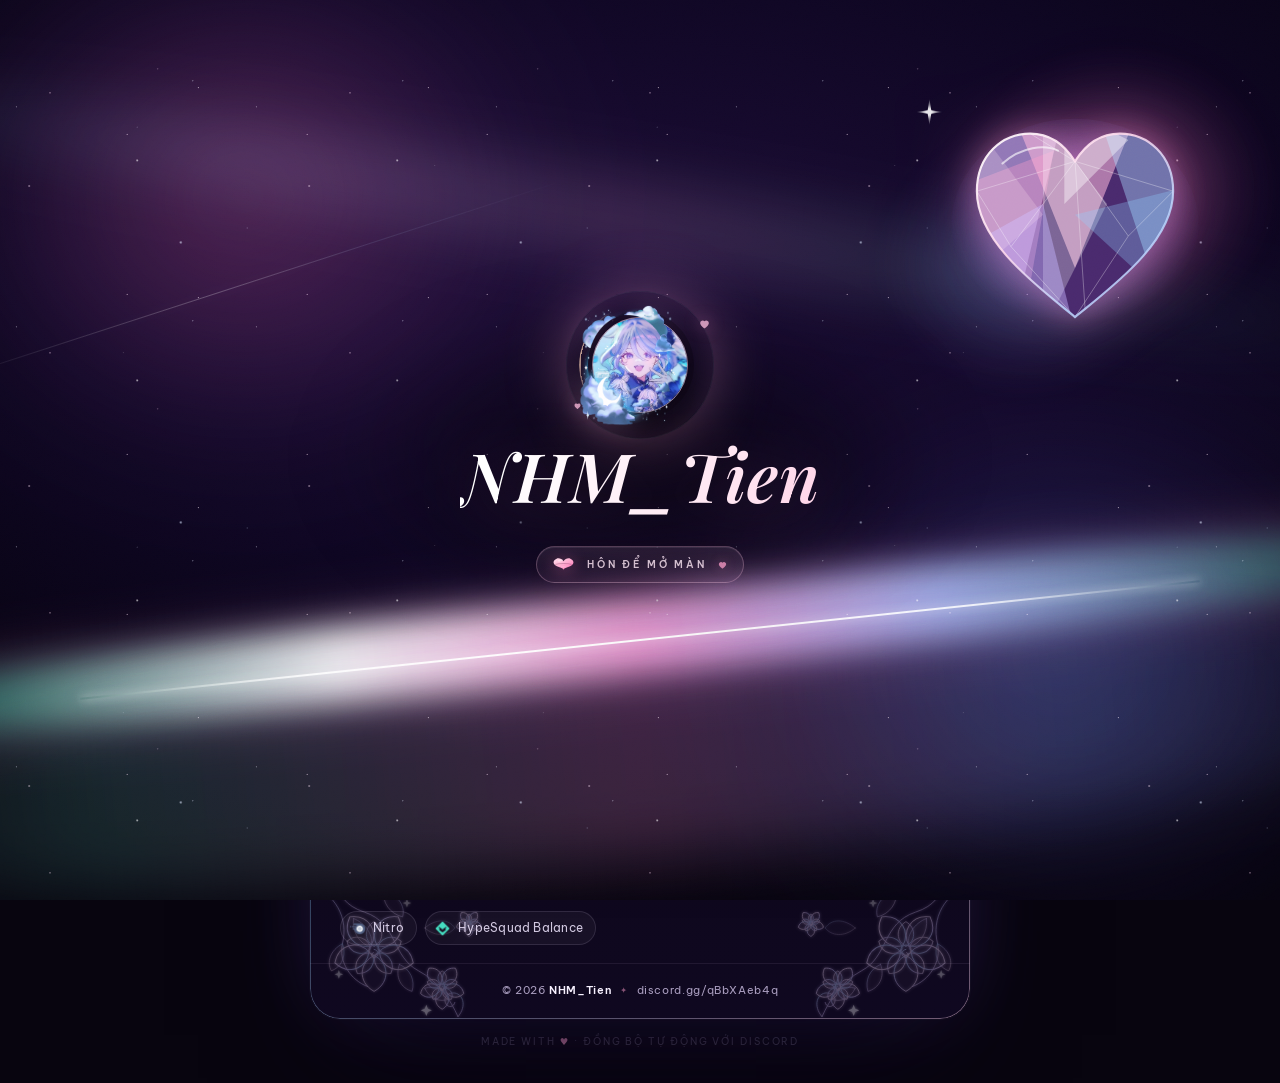
==== commit 9ba3daf8: "Add files via upload" ====
--- a/index.html
+++ b/index.html
@@ -114,8 +114,8 @@
 
     <div class="intro__film" id="introFilm" aria-hidden="true">
       <video class="intro__video" id="introOpen" playsinline preload="auto" tabindex="-1" disablepictureinpicture aria-hidden="true"></video>
-      <video class="intro__video" id="introLoop" playsinline preload="auto" loop tabindex="-1" disablepictureinpicture aria-hidden="true"></video>
-      <video class="intro__video" id="introOutro" playsinline preload="auto" tabindex="-1" disablepictureinpicture aria-hidden="true"></video>
+      <video class="intro__video" id="introLoop" playsinline preload="none" loop tabindex="-1" disablepictureinpicture aria-hidden="true"></video>
+      <video class="intro__video" id="introOutro" playsinline preload="none" tabindex="-1" disablepictureinpicture aria-hidden="true"></video>
     </div>
     <div class="intro__veil" aria-hidden="true"></div>
 
--- a/assets/css/style.css
+++ b/assets/css/style.css
@@ -92,7 +92,6 @@
 .intro__video{
   position:absolute;inset:0;width:100%;height:100%;
   object-fit:cover;object-position:var(--film-pos) center;
-  transform:scale(1.02);
   opacity:0;transition:opacity .3s ease;
 }
 .intro__video.is-active{opacity:1}
@@ -114,6 +113,12 @@
 .intro.is-film .intro__name{font-size:clamp(38px,6.4vw,58px)}
 .intro.is-film .intro__enter{margin-top:22px}
 .intro.is-film .intro__hearts .hart{top:82%}
+/* lớp trang trí nặng vô hình sau video: tắt để video 1080p60 không rớt khung */
+.intro.is-film .intro__cosmos,
+.intro.is-film .intro__grain,
+.intro.is-film .intro__inner::before{display:none}
+.intro.is-film .intro__seal::after{animation:none}
+.intro.is-film .intro__name{animation:introRise 1.1s var(--ease) .22s backwards}
 
 .intro__cosmos{
   position:absolute;inset:0;z-index:0;overflow:hidden;
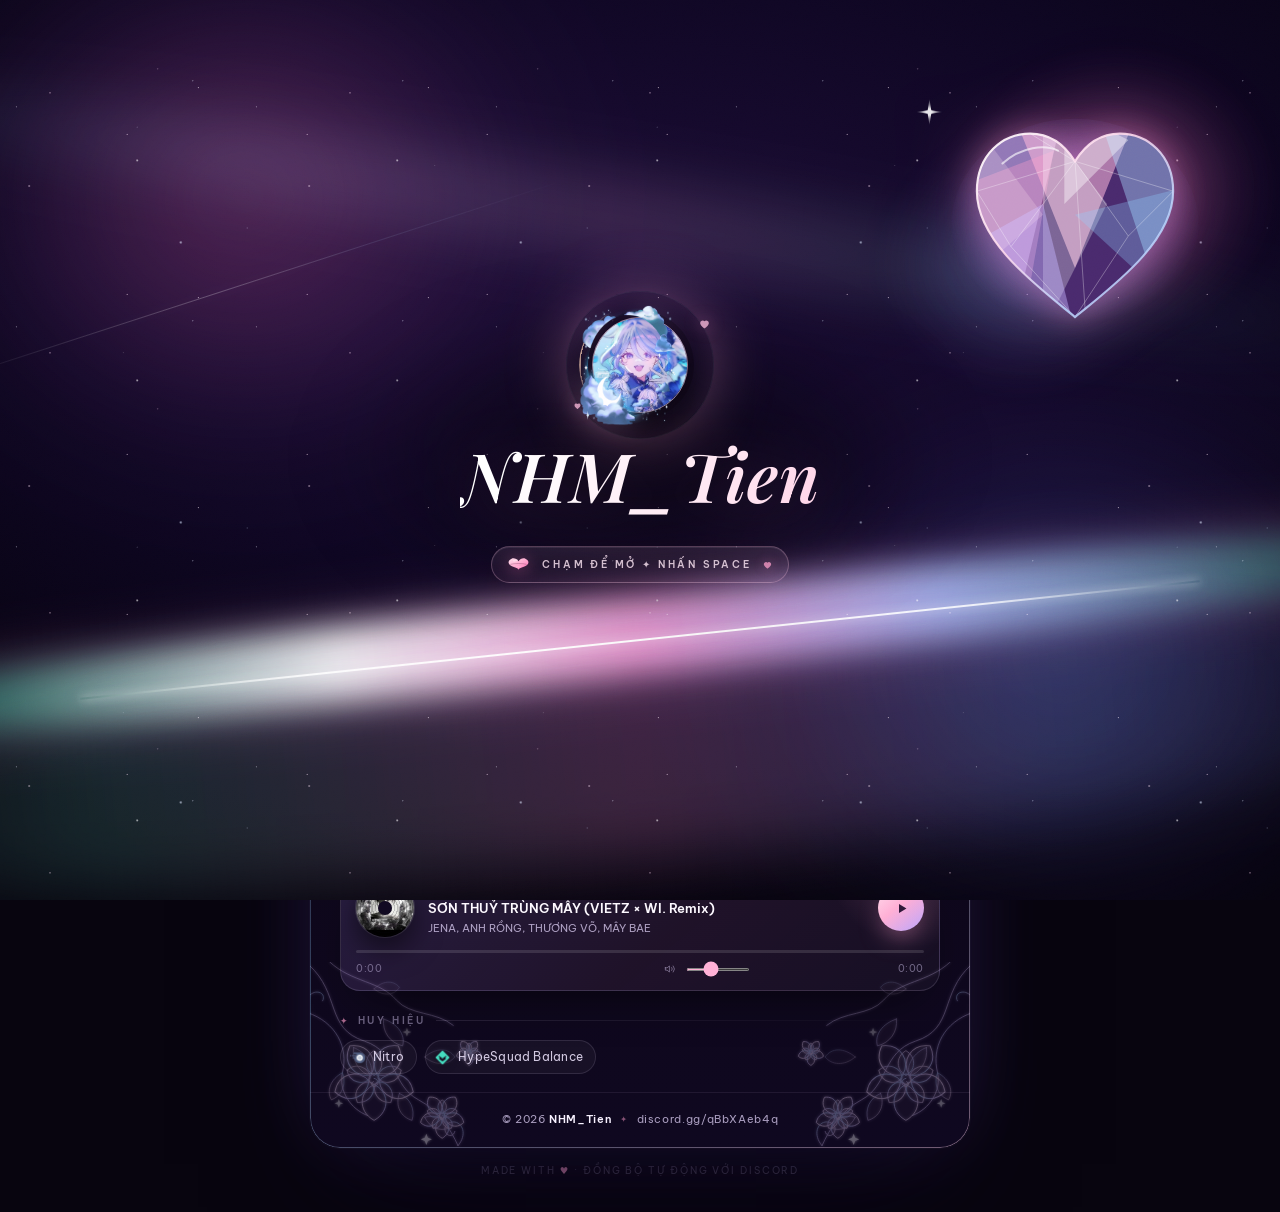
==== commit fa4966c0: "Add files via upload" ====
--- a/index.html
+++ b/index.html
@@ -21,7 +21,7 @@
   <link rel="preconnect" href="https://cdn.discordapp.com" crossorigin>
   <link rel="preconnect" href="https://i.ytimg.com" crossorigin>
   <link href="https://fonts.googleapis.com/css2?family=Be+Vietnam+Pro:wght@300;400;500;600;700&family=Playfair+Display:ital,wght@1,500;1,600&display=swap" rel="stylesheet">
-  <link rel="stylesheet" href="assets/css/style.css">
+  <link rel="stylesheet" href="assets/css/style.css?v=15">
 </head>
 <body>
 
@@ -182,9 +182,9 @@
         <span class="intro__kissmark" aria-hidden="true"><svg viewBox="0 0 64 40"><use href="#kissLips"/></svg></span>
       </div>
       <h1 class="intro__name" id="introName">NHM_Tien</h1>
-      <button class="intro__enter" id="enterBtn" type="button">
+      <button class="intro__enter" id="enterBtn" type="button" aria-label="Chạm để mở trang, hoặc nhấn phím space">
         <span class="intro__lips" aria-hidden="true"><svg viewBox="0 0 64 40"><use href="#kissLips"/></svg></span>
-        <span class="intro__enter-text">hôn để mở màn</span>
+        <span class="intro__enter-text">chạm để mở ✦ nhấn space</span>
         <svg class="intro__hart" viewBox="0 0 24 24" aria-hidden="true"><path d="M12 21s-8-4.7-8-10a4.7 4.7 0 0 1 8-3 4.7 4.7 0 0 1 8 3c0 5.3-8 10-8 10z"/></svg>
       </button>
     </div>
@@ -196,6 +196,11 @@
   </div>
 
   <main class="stage" inert>
+    <div class="brand" aria-hidden="true">
+      <span class="brand__spark"><svg viewBox="0 0 24 24"><path d="M12 0c.9 6.1 5 10.2 12 12-7 1.8-11.1 5.9-12 12-.9-6.1-5-10.2-12-12C7 10.2 11.1 6.1 12 0z"/></svg></span>
+      <span class="brand__word" id="brandWord" data-word="NHM_Tien">NHM_Tien</span>
+      <span class="brand__spark brand__spark--sm"><svg viewBox="0 0 24 24"><path d="M12 0c.9 6.1 5 10.2 12 12-7 1.8-11.1 5.9-12 12-.9-6.1-5-10.2-12-12C7 10.2 11.1 6.1 12 0z"/></svg></span>
+    </div>
     <article class="card" id="card" aria-label="Hồ sơ của NHM_Tien">
       <div class="card__ornaments" aria-hidden="true">
         <svg class="ornament ornament--tl" viewBox="0 0 240 240"><use href="#filigree"/></svg>
@@ -281,6 +286,14 @@
               <span class="link-row__go" aria-hidden="true"><svg viewBox="0 0 24 24" fill="none" stroke="currentColor" stroke-width="1.8" stroke-linecap="round" stroke-linejoin="round"><path d="M9 6l6 6-6 6"/></svg></span>
             </a>
 
+            <a class="link-row" id="facebookLink" href="https://www.facebook.com/nguyen.huu.minh.tien.2025" target="_blank" rel="noopener">
+              <span class="link-row__icon link-row__icon--facebook" aria-hidden="true">
+                <svg viewBox="0 0 24 24" fill="currentColor"><path d="M24 12.07C24 5.4 18.63 0 12 0S0 5.4 0 12.07C0 18.1 4.39 23.1 10.13 24v-8.44H7.08v-3.49h3.05V9.41c0-3.02 1.79-4.69 4.53-4.69 1.31 0 2.68.24 2.68.24v2.97h-1.51c-1.49 0-1.96.93-1.96 1.89v2.25h3.33l-.53 3.49h-2.8V24C19.61 23.1 24 18.1 24 12.07z"/></svg>
+              </span>
+              <span class="link-row__text"><strong>Facebook</strong><small id="facebookMeta">Nguyễn Hữu Minh Tiến</small></span>
+              <span class="link-row__go" aria-hidden="true"><svg viewBox="0 0 24 24" fill="none" stroke="currentColor" stroke-width="1.8" stroke-linecap="round" stroke-linejoin="round"><path d="M9 6l6 6-6 6"/></svg></span>
+            </a>
+
             <a class="link-row" id="serverLink" href="https://discord.gg/qBbXAeb4q" target="_blank" rel="noopener">
               <span class="link-row__icon link-row__icon--discord" aria-hidden="true">
                 <svg viewBox="0 0 24 24" fill="currentColor"><path d="M20.317 4.369a19.79 19.79 0 0 0-4.885-1.515.074.074 0 0 0-.079.037c-.21.375-.444.864-.608 1.25a18.27 18.27 0 0 0-5.487 0 12.64 12.64 0 0 0-.617-1.25.077.077 0 0 0-.079-.037A19.736 19.736 0 0 0 3.677 4.37a.07.07 0 0 0-.032.027C.533 9.046-.32 13.58.099 18.057a.082.082 0 0 0 .031.057 19.9 19.9 0 0 0 5.993 3.03.078.078 0 0 0 .084-.028c.462-.63.874-1.295 1.226-1.994a.076.076 0 0 0-.041-.106 13.107 13.107 0 0 1-1.872-.892.077.077 0 0 1-.008-.128c.126-.094.252-.192.372-.291a.074.074 0 0 1 .077-.01c3.928 1.793 8.18 1.793 12.062 0a.074.074 0 0 1 .078.009c.12.099.246.198.373.292a.077.077 0 0 1-.006.127 12.299 12.299 0 0 1-1.873.891.077.077 0 0 0-.041.107c.36.698.772 1.362 1.225 1.993a.076.076 0 0 0 .084.028 19.839 19.839 0 0 0 6.002-3.03.077.077 0 0 0 .032-.054c.5-5.177-.838-9.674-3.549-13.66a.061.061 0 0 0-.031-.03zM8.02 15.33c-1.183 0-2.157-1.085-2.157-2.419 0-1.333.956-2.419 2.157-2.419 1.21 0 2.176 1.096 2.157 2.42 0 1.333-.956 2.418-2.157 2.418zm7.975 0c-1.183 0-2.157-1.085-2.157-2.419 0-1.333.955-2.419 2.157-2.419 1.21 0 2.176 1.096 2.157 2.42 0 1.333-.946 2.418-2.157 2.418z"/></svg>
@@ -350,7 +363,7 @@
 
   <noscript><p class="noscript">Bật JavaScript để xem hồ sơ và đồng bộ Discord.</p></noscript>
 
-  <script src="assets/js/config.js"></script>
-  <script src="assets/js/app.js"></script>
+  <script src="assets/js/config.js?v=15"></script>
+  <script src="assets/js/app.js?v=15"></script>
 </body>
 </html>
--- a/assets/css/style.css
+++ b/assets/css/style.css
@@ -39,6 +39,12 @@
 img{max-width:100%}
 ::selection{background:rgba(255,158,203,.32);color:#fff}
 
+/* chạm/bấm phản hồi ngay, không có viền xanh hay delay 300ms trên mobile */
+button,a,.intro,.stat,.link-row,.music__play{
+  -webkit-tap-highlight-color:transparent;
+  touch-action:manipulation;
+}
+
 :focus-visible{outline:2px solid var(--rose);outline-offset:3px;border-radius:8px}
 
 /* ---------------- background ---------------- */
@@ -117,8 +123,9 @@
 .intro.is-film .intro__cosmos,
 .intro.is-film .intro__grain,
 .intro.is-film .intro__inner::before{display:none}
-.intro.is-film .intro__seal::after{animation:none}
-.intro.is-film .intro__name{animation:introRise 1.1s var(--ease) .22s backwards}
+.intro.is-film .intro__seal{animation:introRiseLite .9s var(--ease) .05s backwards}
+.intro.is-film .intro__name{animation:introRiseLite 1.1s var(--ease) .15s backwards}
+.intro.is-film .intro__enter{animation:introRiseLite 1s var(--ease) .3s backwards}
 
 .intro__cosmos{
   position:absolute;inset:0;z-index:0;overflow:hidden;
@@ -320,6 +327,7 @@
   box-shadow:0 16px 42px -18px rgba(255,120,185,.75), 0 0 22px -6px rgba(255,158,203,.35), inset 0 1px 0 rgba(255,255,255,.12);
 }
 .intro__enter:hover::after,.intro__enter:focus-visible::after{transform:translateX(130%)}
+.intro__enter:active{transform:translateY(0) scale(.965);transition-duration:.09s}
 .intro__lips{
   display:grid;place-items:center;width:27px;height:17px;flex:none;
   filter:drop-shadow(0 2px 8px rgba(255,120,180,.45));
@@ -451,7 +459,68 @@
   min-height:100vh;
   display:flex;flex-direction:column;align-items:center;justify-content:center;
   padding:52px 22px 34px;gap:16px;
-}
+  perspective:1500px;
+  perspective-origin:50% 44%;
+}
+
+/* logo chữ kim loại phía trên bảng (kiểu verrni.fun) */
+.brand{
+  position:relative;
+  display:flex;align-items:center;justify-content:center;gap:10px;
+  margin-bottom:-2px;
+  pointer-events:none;
+  isolation:isolate;
+  opacity:0;transform:translateY(10px);
+  transition:opacity .9s var(--ease), transform .9s var(--ease);
+}
+body.entered .brand{opacity:1;transform:none;transition-delay:.75s}
+.brand__word{
+  position:relative;
+  font-family:"Be Vietnam Pro",system-ui,sans-serif;
+  font-size:clamp(28px,4.4vw,40px);
+  font-weight:700;
+  line-height:1;
+  letter-spacing:.02em;
+  white-space:nowrap;
+  background:
+    linear-gradient(180deg,
+      #ffffff 0%, #f6f2ff 6%, #b9b2d6 17%, #6f6889 26%,
+      #ffffff 34%, #e9e4ff 43%, #a9a1c6 52%, #5f5878 60%,
+      #ffffff 68%, #f2edff 78%, #cbc3e6 88%, #8b84a6 100%);
+  -webkit-background-clip:text;background-clip:text;color:transparent;
+  -webkit-text-stroke:.6px rgba(255,255,255,.28);
+  filter:
+    drop-shadow(0 1px 0 rgba(255,255,255,.5))
+    drop-shadow(0 6px 14px rgba(126,96,220,.45))
+    drop-shadow(0 0 26px rgba(255,170,225,.22));
+}
+.brand__word::after{
+  content:attr(data-word);
+  position:absolute;inset:0;
+  background:linear-gradient(105deg,transparent 34%,rgba(255,255,255,.92) 48%,rgba(255,214,240,.55) 54%,transparent 66%);
+  background-size:280% 100%;
+  -webkit-background-clip:text;background-clip:text;color:transparent;
+  animation:brandSheen 7s ease-in-out 1.4s infinite;
+}
+.brand__spark{
+  display:grid;place-items:center;
+  width:20px;height:20px;flex:none;
+  color:#fff;
+  filter:drop-shadow(0 0 7px rgba(255,196,232,.85)) drop-shadow(0 0 16px rgba(160,190,255,.5));
+  animation:brandTwinkle 4.2s ease-in-out infinite;
+}
+.brand__spark svg{display:block;width:100%;height:100%;fill:currentColor}
+.brand__spark--sm{width:11px;height:11px;opacity:.8;animation-delay:1.4s}
+@keyframes brandSheen{
+  0%,58%{background-position:280% 0}
+  86%,100%{background-position:-60% 0}
+}
+@keyframes brandTwinkle{
+  0%,100%{opacity:.85;transform:scale(1) rotate(0)}
+  45%{opacity:1;transform:scale(1.18) rotate(18deg)}
+  70%{opacity:.7;transform:scale(.94) rotate(-8deg)}
+}
+
 .card{
   position:relative;
   width:min(660px,100%);
@@ -466,6 +535,17 @@
     0 0 0 1px rgba(255,255,255,.035);
 }
 body.entered .card{animation:cardIn 1.35s var(--ease) .3s backwards}
+/* nghiêng bảng theo con trỏ (bật sau khi animation cardIn chạy xong) */
+.card.is-tilt{
+  transform:rotateX(var(--tilt-x,0deg)) rotateY(var(--tilt-y,0deg)) translateZ(0);
+  transition:transform .28s cubic-bezier(.22,.61,.36,1);
+  will-change:transform;
+}
+.card.is-tilt.is-tracking{transition:transform .09s linear}
+body.entered .brand.is-tilt{
+  transform:translate3d(var(--brand-x,0px),var(--brand-y,0px),0);
+  transition:transform .28s cubic-bezier(.22,.61,.36,1);
+}
 .card::before{
   content:"";position:absolute;inset:0;z-index:6;border-radius:inherit;padding:1px;
   background:linear-gradient(150deg, rgba(255,209,232,.55), rgba(180,160,255,.14) 32%, rgba(143,211,255,.3) 64%, rgba(255,209,232,.42));
@@ -747,6 +827,7 @@
   box-shadow:inset 0 1px 0 rgba(255,255,255,.12), 0 0 22px -8px rgba(255,158,203,.35), 0 0 22px -8px rgba(139,211,255,.35);
 }
 .link-row__icon--discord{background:linear-gradient(135deg,#7f8cff,#4752d6)}
+.link-row__icon--facebook{background:linear-gradient(135deg,#5a9bff,#1665d1)}
 .link-row__icon--contact{background:linear-gradient(135deg,#ff9ecb,#b43d7f)}
 .link-row__text{display:flex;flex-direction:column;gap:2px;min-width:0}
 .link-row__text strong{
@@ -924,6 +1005,10 @@
   from{opacity:0;transform:translateY(16px);filter:blur(7px)}
   to{opacity:1;transform:none;filter:blur(0)}
 }
+@keyframes introRiseLite{
+  from{opacity:0;transform:translateY(14px)}
+  to{opacity:1;transform:none}
+}
 @keyframes nameSheen{
   0%,100%{background-position:0% 50%}
   50%{background-position:100% 50%}
@@ -1024,9 +1109,23 @@
 }
 
 @media (max-width:640px){
-  .stage{padding:0 0 18px;gap:10px;justify-content:flex-start}
+  .stage{
+    padding:0;gap:8px;justify-content:flex-start;
+    min-height:100dvh;
+    perspective:none;
+  }
+  .brand{
+    flex:none;
+    height:calc(46px + env(safe-area-inset-top));
+    padding:env(safe-area-inset-top) 16px 0;
+    gap:7px;margin-bottom:0;
+  }
+  .brand__word{font-size:clamp(23px,6.8vw,29px);letter-spacing:.015em}
+  .brand__spark{width:14px;height:14px}
+  .brand__spark--sm{width:8px;height:8px}
   .card{
-    width:100%;border-radius:0;min-height:100dvh;
+    width:100%;border-radius:0;
+    flex:1 1 auto;
     box-shadow:none;
   }
   .card::before{border-radius:0}
@@ -1059,15 +1158,27 @@
   .music__meta span{font-size:10.5px}
   .music__vol{display:none}
   .ornament{width:132px;height:132px;opacity:.26!important}
-  .card__footer{padding:15px 18px 17px;font-size:10px}
+  .card__footer{padding:15px 18px calc(17px + env(safe-area-inset-bottom));font-size:10px}
   .stage__foot{display:none}
 }
 
 @media (max-width:380px){
+  .brand__word{font-size:clamp(21px,6.4vw,25px)}
   .avatar{width:86px;height:86px}
   .identity__name{font-size:21px}
   .badge-inline{width:17px;height:17px}
   .hero__banner{height:158px}
+}
+
+/* điện thoại xoay ngang: banner thấp lại để thấy nội dung */
+@media (max-height:520px) and (orientation:landscape){
+  .brand{height:auto;padding:6px 16px 0}
+  .brand__word{font-size:20px}
+  .card{min-height:auto}
+  .hero__banner{height:120px}
+  .hero__body{margin-top:-38px}
+  .avatar{width:76px;height:76px}
+  .identity__name{font-size:20px}
 }
 
 @media (prefers-reduced-motion:reduce){
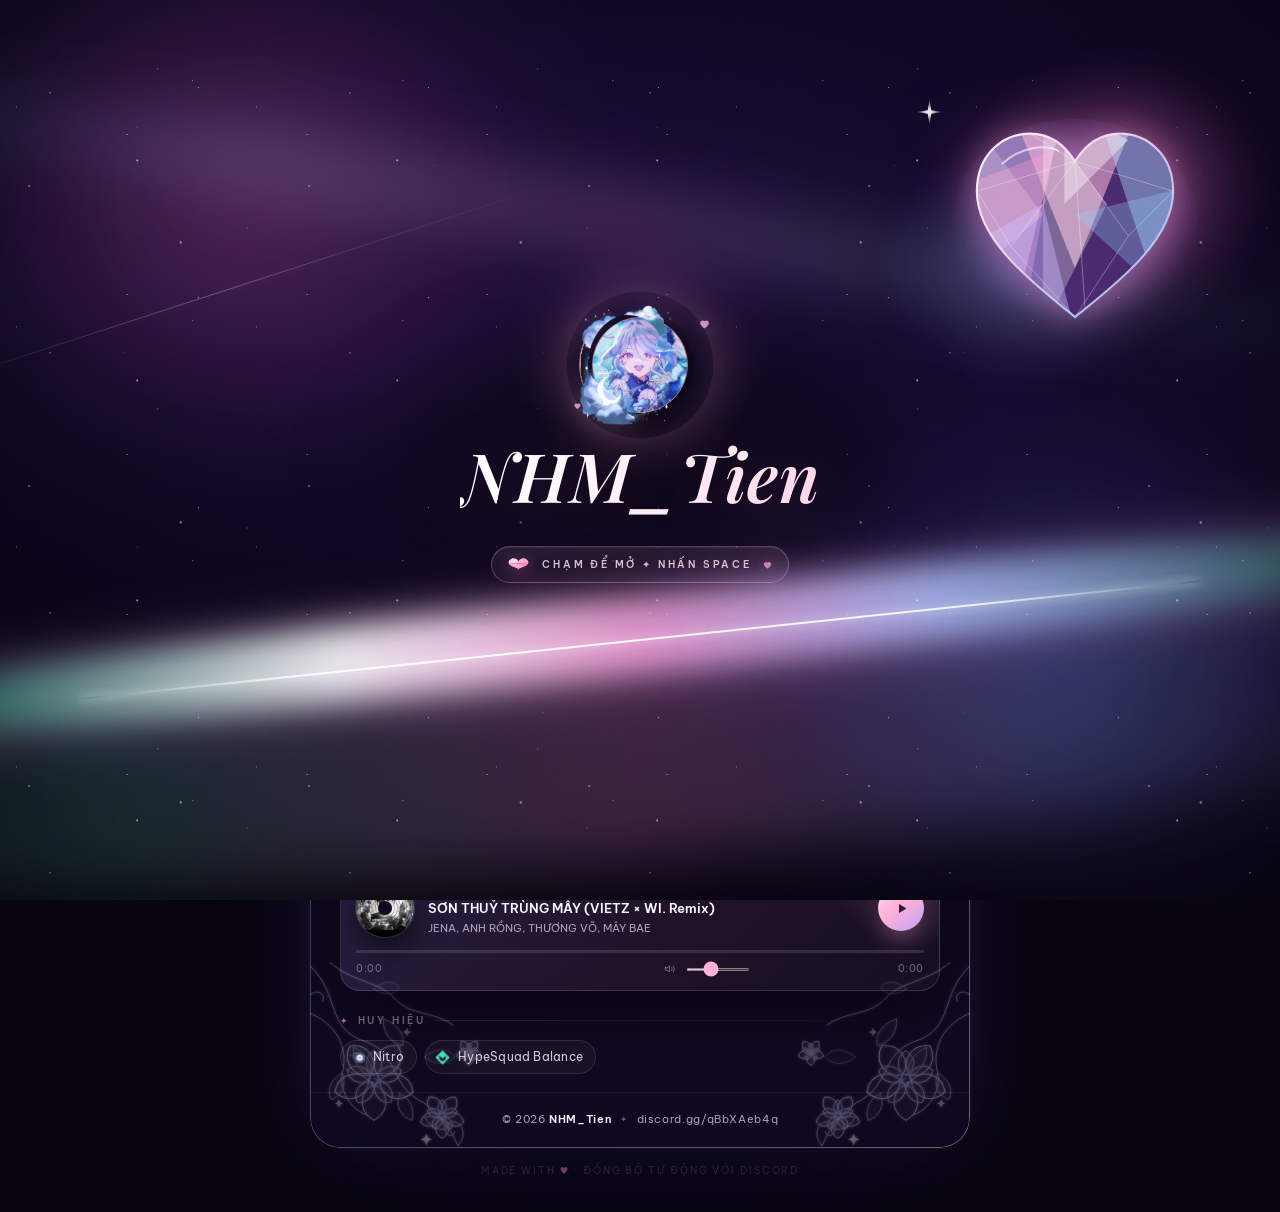
==== commit f68d32bf: "Add files via upload" ====
--- a/index.html
+++ b/index.html
@@ -21,7 +21,7 @@
   <link rel="preconnect" href="https://cdn.discordapp.com" crossorigin>
   <link rel="preconnect" href="https://i.ytimg.com" crossorigin>
   <link href="https://fonts.googleapis.com/css2?family=Be+Vietnam+Pro:wght@300;400;500;600;700&family=Playfair+Display:ital,wght@1,500;1,600&display=swap" rel="stylesheet">
-  <link rel="stylesheet" href="assets/css/style.css?v=15">
+  <link rel="stylesheet" href="assets/css/style.css?v=17">
 </head>
 <body>
 
@@ -363,7 +363,7 @@
 
   <noscript><p class="noscript">Bật JavaScript để xem hồ sơ và đồng bộ Discord.</p></noscript>
 
-  <script src="assets/js/config.js?v=15"></script>
-  <script src="assets/js/app.js?v=15"></script>
+  <script src="assets/js/config.js?v=17"></script>
+  <script src="assets/js/app.js?v=17"></script>
 </body>
 </html>
--- a/assets/css/style.css
+++ b/assets/css/style.css
@@ -86,6 +86,9 @@
   isolation:isolate;
   background:#07030f;
   transition:opacity .65s var(--ease), visibility .65s;
+  /* chạm giữ trên điện thoại không được bôi đen cả khung */
+  -webkit-user-select:none;user-select:none;
+  -webkit-touch-callout:none;
 }
 .intro.is-hidden{opacity:0;visibility:hidden;pointer-events:none}
 
@@ -101,6 +104,12 @@
   opacity:0;transition:opacity .3s ease;
 }
 .intro__video.is-active{opacity:1}
+
+/* Màn hình dọc: clip 9:16 phủ kín khung, không cắt mất nhân vật. */
+@media (orientation:portrait){
+  .intro__video{object-position:50% 50%}
+  .intro__film{--film-pos:50%}
+}
 
 .intro__veil{
   position:absolute;inset:0;z-index:2;pointer-events:none;
@@ -1087,6 +1096,12 @@
   from{opacity:0;transform:translateY(34px) scale(.975);filter:blur(9px)}
   to{opacity:1;transform:none;filter:blur(0)}
 }
+/* blur(9px) trên cả bảng là filter toàn bề mặt, mỗi khung phải vẽ lại toàn bộ
+   → điện thoại bị khựng lúc trang hiện ra. Bỏ blur trên máy yếu. */
+@keyframes cardInLite{
+  from{opacity:0;transform:translateY(22px) scale(.985)}
+  to{opacity:1;transform:none}
+}
 @keyframes bannerDrift{
   from{transform:scale(1.04) translateY(0)}
   to{transform:scale(1.12) translateY(-7px)}
@@ -1128,6 +1143,12 @@
     flex:1 1 auto;
     box-shadow:none;
   }
+  /* backdrop-filter + blur khi xuất hiện: tốn GPU nhất trên điện thoại */
+  .card{
+    background:linear-gradient(178deg,#23143c 0%,#0f081b 60%,#0f0820 100%);
+    backdrop-filter:none;-webkit-backdrop-filter:none;
+  }
+  body.entered .card{animation:cardInLite 1s var(--ease) .2s backwards}
   .card::before{border-radius:0}
   .hero__banner{height:172px}
   .hero__body{padding:0 18px;margin-top:-44px;gap:13px;align-items:center}
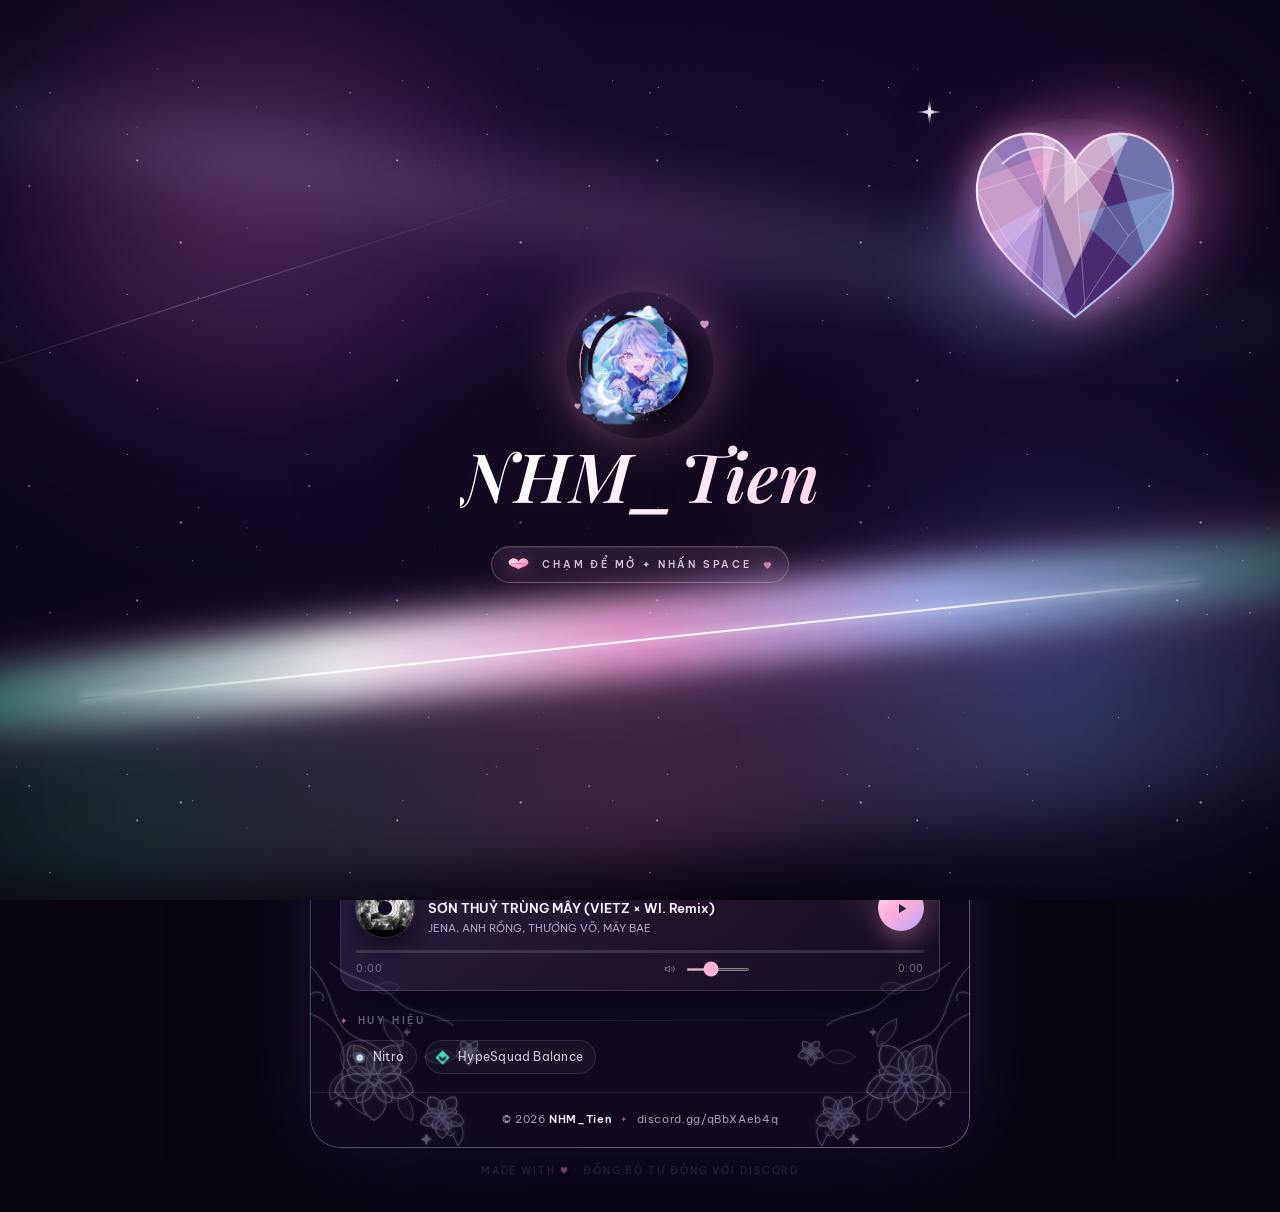
==== commit 5b79730a: "Add files via upload" ====
--- a/index.html
+++ b/index.html
@@ -21,7 +21,7 @@
   <link rel="preconnect" href="https://cdn.discordapp.com" crossorigin>
   <link rel="preconnect" href="https://i.ytimg.com" crossorigin>
   <link href="https://fonts.googleapis.com/css2?family=Be+Vietnam+Pro:wght@300;400;500;600;700&family=Playfair+Display:ital,wght@1,500;1,600&display=swap" rel="stylesheet">
-  <link rel="stylesheet" href="assets/css/style.css?v=17">
+  <link rel="stylesheet" href="assets/css/style.css?v=18">
 </head>
 <body>
 
@@ -363,7 +363,7 @@
 
   <noscript><p class="noscript">Bật JavaScript để xem hồ sơ và đồng bộ Discord.</p></noscript>
 
-  <script src="assets/js/config.js?v=17"></script>
-  <script src="assets/js/app.js?v=17"></script>
+  <script src="assets/js/config.js?v=18"></script>
+  <script src="assets/js/app.js?v=18"></script>
 </body>
 </html>
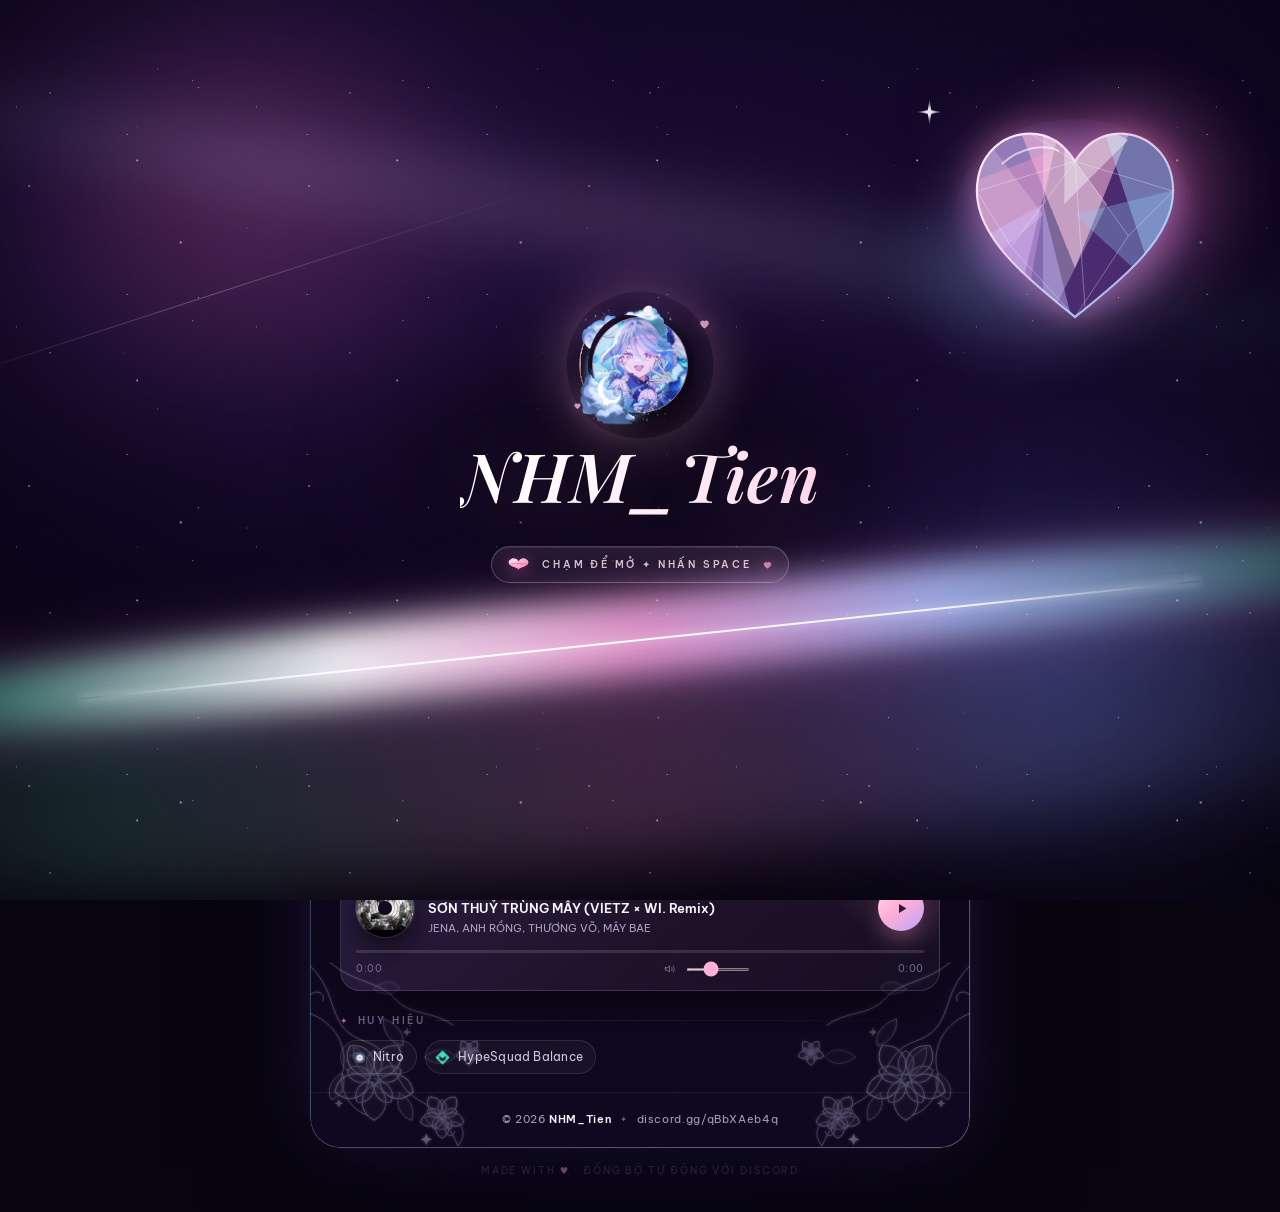
==== commit a13be441: "Speed outro to 0.7604x, recover ring-scene lead-in, tighten play() calls - Rebuilt outro clips with " ====
--- a/index.html
+++ b/index.html
@@ -21,7 +21,7 @@
   <link rel="preconnect" href="https://cdn.discordapp.com" crossorigin>
   <link rel="preconnect" href="https://i.ytimg.com" crossorigin>
   <link href="https://fonts.googleapis.com/css2?family=Be+Vietnam+Pro:wght@300;400;500;600;700&family=Playfair+Display:ital,wght@1,500;1,600&display=swap" rel="stylesheet">
-  <link rel="stylesheet" href="assets/css/style.css?v=18">
+  <link rel="stylesheet" href="assets/css/style.css?v=21">
 </head>
 <body>
 
@@ -363,7 +363,7 @@
 
   <noscript><p class="noscript">Bật JavaScript để xem hồ sơ và đồng bộ Discord.</p></noscript>
 
-  <script src="assets/js/config.js?v=18"></script>
-  <script src="assets/js/app.js?v=18"></script>
+  <script src="assets/js/config.js?v=21"></script>
+  <script src="assets/js/app.js?v=21"></script>
 </body>
 </html>
--- a/assets/css/style.css
+++ b/assets/css/style.css
@@ -101,8 +101,12 @@
 .intro__video{
   position:absolute;inset:0;width:100%;height:100%;
   object-fit:cover;object-position:var(--film-pos) center;
-  opacity:0;transition:opacity .3s ease;
-}
+  /* Không fade: JS chỉ đổi lớp sau khi khung đầu đã vẽ, nên đổi tức thì là mượt nhất.
+     Fade 300ms sẽ phủ mờ đúng lúc clip bắt đầu chạy → trông như mất đoạn đầu. */
+  opacity:0;
+}
+/* Vào clip mới: hiện ngay (không fade) vì JS chỉ gắn .is-active sau khi khung đầu đã vẽ.
+   Nếu để transition, lớp fade sẽ phủ lên đúng lúc clip bắt đầu chạy → mất đoạn đầu. */
 .intro__video.is-active{opacity:1}
 
 /* Màn hình dọc: clip 9:16 phủ kín khung, không cắt mất nhân vật. */
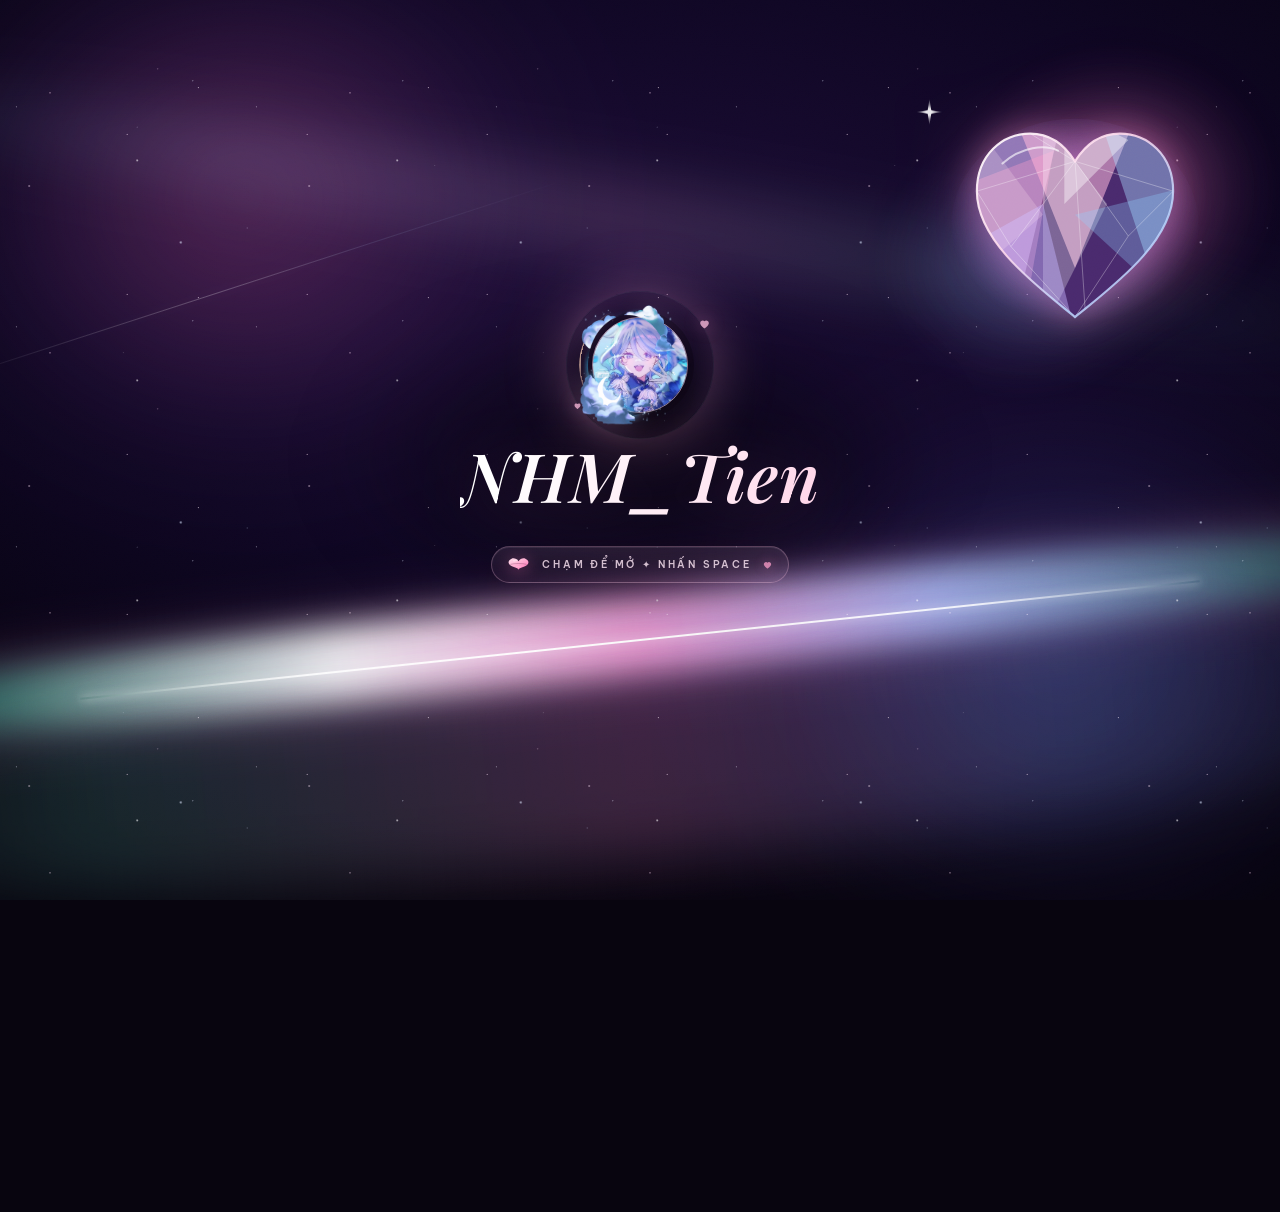
==== commit 99cf4410: "Trim outro to the white flash and cut the reveal stutter The deployed outro still ended on the video" ====
--- a/index.html
+++ b/index.html
@@ -21,7 +21,7 @@
   <link rel="preconnect" href="https://cdn.discordapp.com" crossorigin>
   <link rel="preconnect" href="https://i.ytimg.com" crossorigin>
   <link href="https://fonts.googleapis.com/css2?family=Be+Vietnam+Pro:wght@300;400;500;600;700&family=Playfair+Display:ital,wght@1,500;1,600&display=swap" rel="stylesheet">
-  <link rel="stylesheet" href="assets/css/style.css?v=21">
+  <link rel="stylesheet" href="assets/css/style.css?v=27">
 </head>
 <body>
 
@@ -118,6 +118,7 @@
       <video class="intro__video" id="introOutro" playsinline preload="none" tabindex="-1" disablepictureinpicture aria-hidden="true"></video>
     </div>
     <div class="intro__veil" aria-hidden="true"></div>
+    <div class="intro__wash" aria-hidden="true"></div>
 
     <div class="intro__aurora" aria-hidden="true">
       <span class="intro__ribbon intro__ribbon--1"></span>
@@ -363,7 +364,7 @@
 
   <noscript><p class="noscript">Bật JavaScript để xem hồ sơ và đồng bộ Discord.</p></noscript>
 
-  <script src="assets/js/config.js?v=21"></script>
-  <script src="assets/js/app.js?v=21"></script>
+  <script src="assets/js/config.js?v=27"></script>
+  <script src="assets/js/app.js?v=27"></script>
 </body>
 </html>
--- a/assets/css/style.css
+++ b/assets/css/style.css
@@ -11,8 +11,8 @@
   --rose-deep:#ff9ecb;
   --violet:#b7a6ff;
   --blue:#9fd8ff;
-  --card-1:rgba(35,20,60,.93);
-  --card-2:rgba(15,8,27,.96);
+  --card-1:rgba(35,20,60,.955);
+  --card-2:rgba(15,8,27,.975);
   --radius:30px;
   --banner:url("../img/banner.png");
   --ease:cubic-bezier(.22,.61,.36,1);
@@ -124,6 +124,27 @@
 }
 .intro.is-film .intro__veil{opacity:1}
 .intro.is-film.is-playing .intro__veil{opacity:.8}
+
+/* Đoạn cuối kết ở đỉnh flash trắng — đo khung cuối được xám trung tính (~187,183,188).
+   Để nguyên thì cú phai sang nền #08050f đi ngang qua một mảng xám lạnh, lạc hẳn tông
+   tím/hồng của trang. Lớp này phủ lên giây cuối và gần như đặc (alpha .9 → 1) để khung
+   xám không hắt lên: quầng hồng pha lê ở giữa giữ độ chói của cú flash, lan ra tím
+   oải hương, rồi lắng về tím than #1a1030 ở rìa — cùng hướng với quầng sáng của
+   .bg__glow. Lúc intro mờ đi, khung hình đã sẵn đúng tông nền hồ sơ nên mối nối liền. */
+.intro__wash{
+  position:absolute;inset:0;z-index:3;pointer-events:none;opacity:0;
+  background:radial-gradient(84% 74% at 50% 44%,
+    rgba(255,238,250,.94) 0%,
+    rgba(250,214,248,.96) 24%,
+    rgba(214,166,235,.97) 48%,
+    rgba(139,98,193,.98) 70%,
+    rgba(63,38,96,.99) 88%,
+    #1a1030 100%);
+  transition:opacity .5s var(--ease);
+}
+.intro.is-settling .intro__wash{opacity:1}
+/* Đã bị lớp vá phủ kín: bỏ hẳn lớp video khỏi khâu vẽ để animation mở bảng có trọn GPU. */
+.intro.is-settling .intro__film{opacity:0;transition:opacity .3s ease .4s}
 .intro.is-film .intro__aurora,
 .intro.is-film .intro__aura,
 .intro.is-film .intro__ring{display:none}
@@ -136,6 +157,11 @@
 .intro.is-film .intro__cosmos,
 .intro.is-film .intro__grain,
 .intro.is-film .intro__inner::before{display:none}
+/* Trang hồ sơ nằm sau lớp video đục hoàn toàn trong suốt đoạn outro, nên mọi thứ
+   nó vẽ đều vô hình — nhưng vẫn ngốn GPU: animation cardIn và bóng đổ lớn của .card
+   làm clip cuối rơi khung. Ẩn khỏi khâu vẽ cho tới lúc intro bắt đầu mờ đi; lúc đó
+   người xem mới thấy trang nên không ai nhận ra. */
+body.film-live .stage{visibility:hidden}
 .intro.is-film .intro__seal{animation:introRiseLite .9s var(--ease) .05s backwards}
 .intro.is-film .intro__name{animation:introRiseLite 1.1s var(--ease) .15s backwards}
 .intro.is-film .intro__enter{animation:introRiseLite 1s var(--ease) .3s backwards}
@@ -486,7 +512,7 @@
   opacity:0;transform:translateY(10px);
   transition:opacity .9s var(--ease), transform .9s var(--ease);
 }
-body.entered .brand{opacity:1;transform:none;transition-delay:.75s}
+body.stage-in .brand{opacity:1;transform:none;transition-delay:.75s}
 .brand__word{
   position:relative;
   font-family:"Be Vietnam Pro",system-ui,sans-serif;
@@ -539,15 +565,17 @@
   width:min(660px,100%);
   border-radius:var(--radius);
   overflow:hidden;
+  /* Không dùng backdrop-filter: bảng này đặc gần kín (.93 → .96 alpha) nên lớp blur
+     phía sau gần như không thấy — chụp màn hình so hai bản chỉ lệch 0,37/255. Nhưng
+     nó đắt: canvas hạt phía sau chạy liên tục, mỗi khung Chrome phải làm mờ lại toàn
+     bảng, đo được 32ms/khung (31 khung/giây) so với 14ms (60 khung/giây) khi bỏ. */
   background:linear-gradient(178deg,var(--card-1) 0%,var(--card-2) 60%,#0f0820 100%);
-  backdrop-filter:blur(22px) saturate(1.15);
-  -webkit-backdrop-filter:blur(22px) saturate(1.15);
   box-shadow:
     0 50px 120px -34px rgba(8,3,22,.95),
     0 0 90px -28px rgba(146,109,255,.42),
     0 0 0 1px rgba(255,255,255,.035);
 }
-body.entered .card{animation:cardIn 1.35s var(--ease) .3s backwards}
+body.stage-in .card{animation:cardIn 1.35s var(--ease) .3s backwards}
 /* nghiêng bảng theo con trỏ (bật sau khi animation cardIn chạy xong) */
 .card.is-tilt{
   transform:rotateX(var(--tilt-x,0deg)) rotateY(var(--tilt-y,0deg)) translateZ(0);
@@ -555,7 +583,7 @@
   will-change:transform;
 }
 .card.is-tilt.is-tracking{transition:transform .09s linear}
-body.entered .brand.is-tilt{
+body.stage-in .brand.is-tilt{
   transform:translate3d(var(--brand-x,0px),var(--brand-y,0px),0);
   transition:transform .28s cubic-bezier(.22,.61,.36,1);
 }
@@ -1096,12 +1124,14 @@
   62%{opacity:.9}
   100%{opacity:0;transform:translate(-50%,-50%) translate(var(--dx,0),var(--dy,-180px)) rotate(var(--rot,20deg)) scale(var(--sc,1))}
 }
+/* Không blur: đo trên máy này (UHD 630) bảng mở ra với blur(9px) rơi từ 60 xuống
+   ~23 khung/giây, còn bỏ blur thì giữ ~50 — mà bán kính nào cũng tốn như nhau, vì
+   filter toàn bề mặt buộc vẽ lại cả bảng mỗi khung. Chuyển động trượt + phóng nhẹ
+   vẫn đủ mềm nên bỏ hẳn blur ở mọi máy, không chỉ máy yếu. */
 @keyframes cardIn{
-  from{opacity:0;transform:translateY(34px) scale(.975);filter:blur(9px)}
-  to{opacity:1;transform:none;filter:blur(0)}
-}
-/* blur(9px) trên cả bảng là filter toàn bề mặt, mỗi khung phải vẽ lại toàn bộ
-   → điện thoại bị khựng lúc trang hiện ra. Bỏ blur trên máy yếu. */
+  from{opacity:0;transform:translateY(26px) scale(.978)}
+  to{opacity:1;transform:none}
+}
 @keyframes cardInLite{
   from{opacity:0;transform:translateY(22px) scale(.985)}
   to{opacity:1;transform:none}
@@ -1147,12 +1177,12 @@
     flex:1 1 auto;
     box-shadow:none;
   }
-  /* backdrop-filter + blur khi xuất hiện: tốn GPU nhất trên điện thoại */
+  /* Bảng đặc gần kín nên bỏ hẳn backdrop-filter (xem .card ở trên) — dòng dưới chỉ
+     còn để nền đặc 100% cho màn hình hẹp, nơi bảng tràn viền. */
   .card{
     background:linear-gradient(178deg,#23143c 0%,#0f081b 60%,#0f0820 100%);
-    backdrop-filter:none;-webkit-backdrop-filter:none;
   }
-  body.entered .card{animation:cardInLite 1s var(--ease) .2s backwards}
+  body.stage-in .card{animation:cardInLite 1s var(--ease) .2s backwards}
   .card::before{border-radius:0}
   .hero__banner{height:172px}
   .hero__body{padding:0 18px;margin-top:-44px;gap:13px;align-items:center}
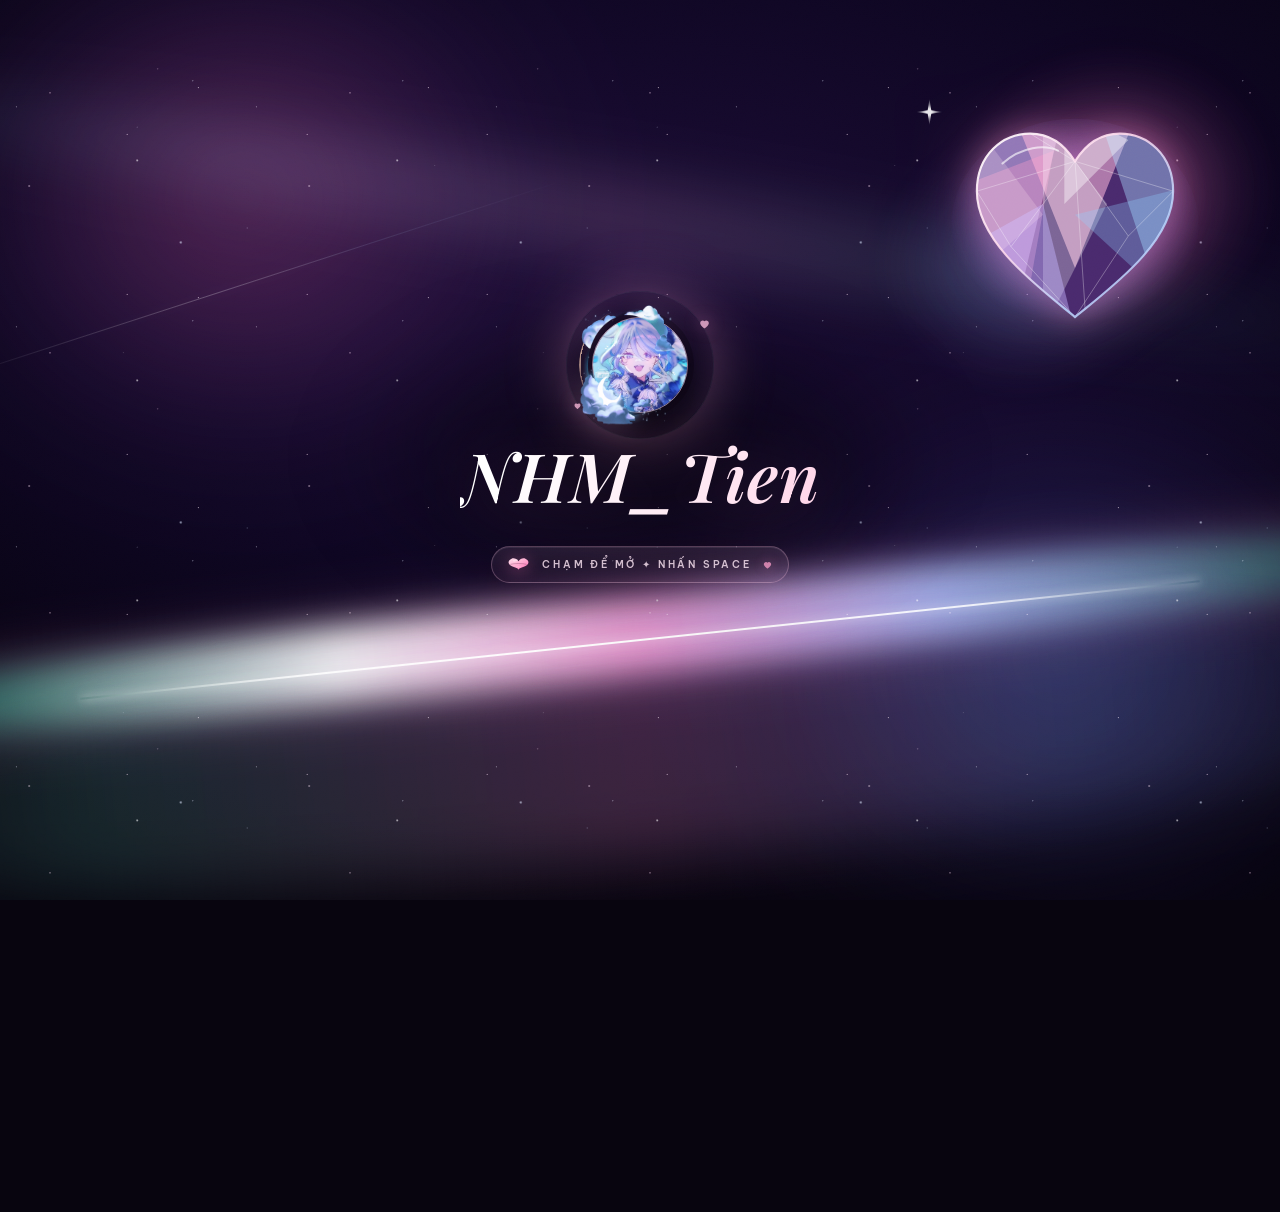
==== commit 3eef7ede: "Drop the tinted wash and open straight into the site The rose-violet overlay smoothed the grey flash" ====
--- a/index.html
+++ b/index.html
@@ -21,7 +21,7 @@
   <link rel="preconnect" href="https://cdn.discordapp.com" crossorigin>
   <link rel="preconnect" href="https://i.ytimg.com" crossorigin>
   <link href="https://fonts.googleapis.com/css2?family=Be+Vietnam+Pro:wght@300;400;500;600;700&family=Playfair+Display:ital,wght@1,500;1,600&display=swap" rel="stylesheet">
-  <link rel="stylesheet" href="assets/css/style.css?v=27">
+  <link rel="stylesheet" href="assets/css/style.css?v=28">
 </head>
 <body>
 
@@ -118,7 +118,6 @@
       <video class="intro__video" id="introOutro" playsinline preload="none" tabindex="-1" disablepictureinpicture aria-hidden="true"></video>
     </div>
     <div class="intro__veil" aria-hidden="true"></div>
-    <div class="intro__wash" aria-hidden="true"></div>
 
     <div class="intro__aurora" aria-hidden="true">
       <span class="intro__ribbon intro__ribbon--1"></span>
@@ -364,7 +363,7 @@
 
   <noscript><p class="noscript">Bật JavaScript để xem hồ sơ và đồng bộ Discord.</p></noscript>
 
-  <script src="assets/js/config.js?v=27"></script>
-  <script src="assets/js/app.js?v=27"></script>
+  <script src="assets/js/config.js?v=28"></script>
+  <script src="assets/js/app.js?v=28"></script>
 </body>
 </html>
--- a/assets/css/style.css
+++ b/assets/css/style.css
@@ -124,27 +124,6 @@
 }
 .intro.is-film .intro__veil{opacity:1}
 .intro.is-film.is-playing .intro__veil{opacity:.8}
-
-/* Đoạn cuối kết ở đỉnh flash trắng — đo khung cuối được xám trung tính (~187,183,188).
-   Để nguyên thì cú phai sang nền #08050f đi ngang qua một mảng xám lạnh, lạc hẳn tông
-   tím/hồng của trang. Lớp này phủ lên giây cuối và gần như đặc (alpha .9 → 1) để khung
-   xám không hắt lên: quầng hồng pha lê ở giữa giữ độ chói của cú flash, lan ra tím
-   oải hương, rồi lắng về tím than #1a1030 ở rìa — cùng hướng với quầng sáng của
-   .bg__glow. Lúc intro mờ đi, khung hình đã sẵn đúng tông nền hồ sơ nên mối nối liền. */
-.intro__wash{
-  position:absolute;inset:0;z-index:3;pointer-events:none;opacity:0;
-  background:radial-gradient(84% 74% at 50% 44%,
-    rgba(255,238,250,.94) 0%,
-    rgba(250,214,248,.96) 24%,
-    rgba(214,166,235,.97) 48%,
-    rgba(139,98,193,.98) 70%,
-    rgba(63,38,96,.99) 88%,
-    #1a1030 100%);
-  transition:opacity .5s var(--ease);
-}
-.intro.is-settling .intro__wash{opacity:1}
-/* Đã bị lớp vá phủ kín: bỏ hẳn lớp video khỏi khâu vẽ để animation mở bảng có trọn GPU. */
-.intro.is-settling .intro__film{opacity:0;transition:opacity .3s ease .4s}
 .intro.is-film .intro__aurora,
 .intro.is-film .intro__aura,
 .intro.is-film .intro__ring{display:none}
